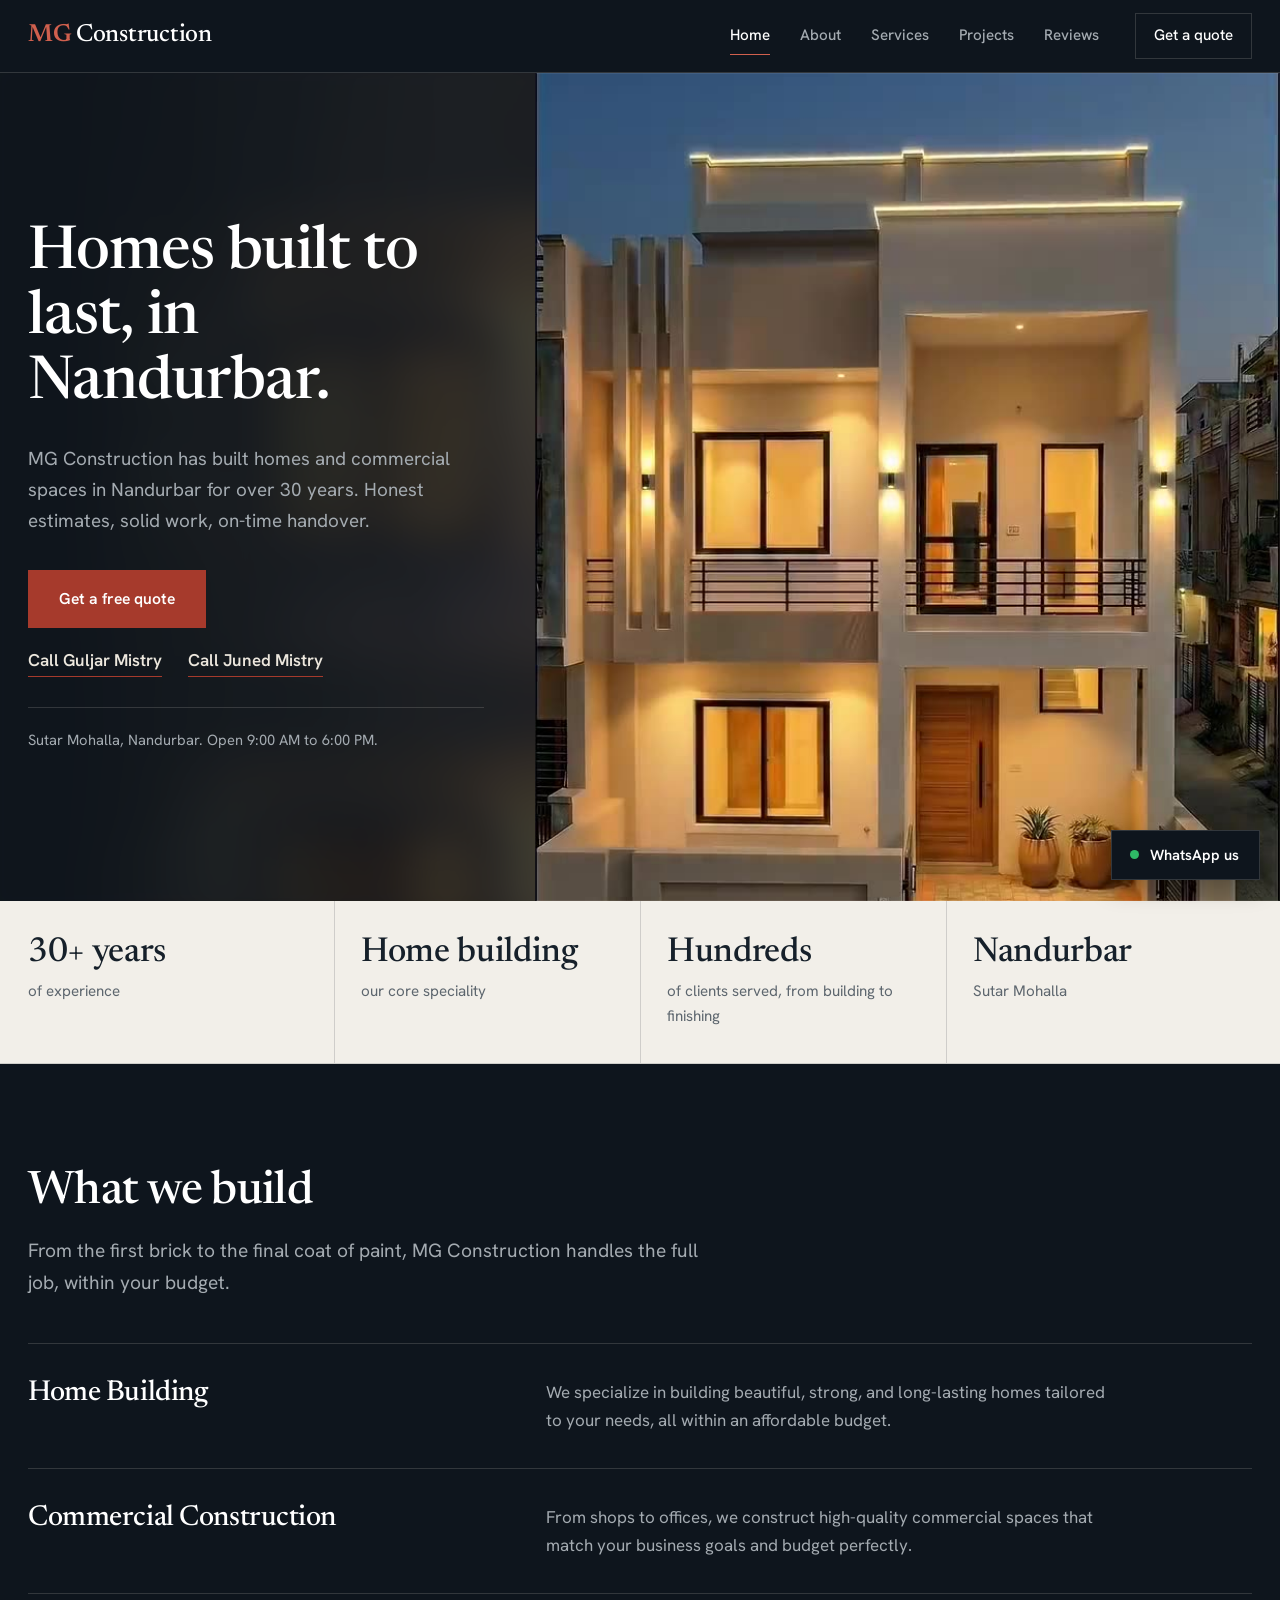
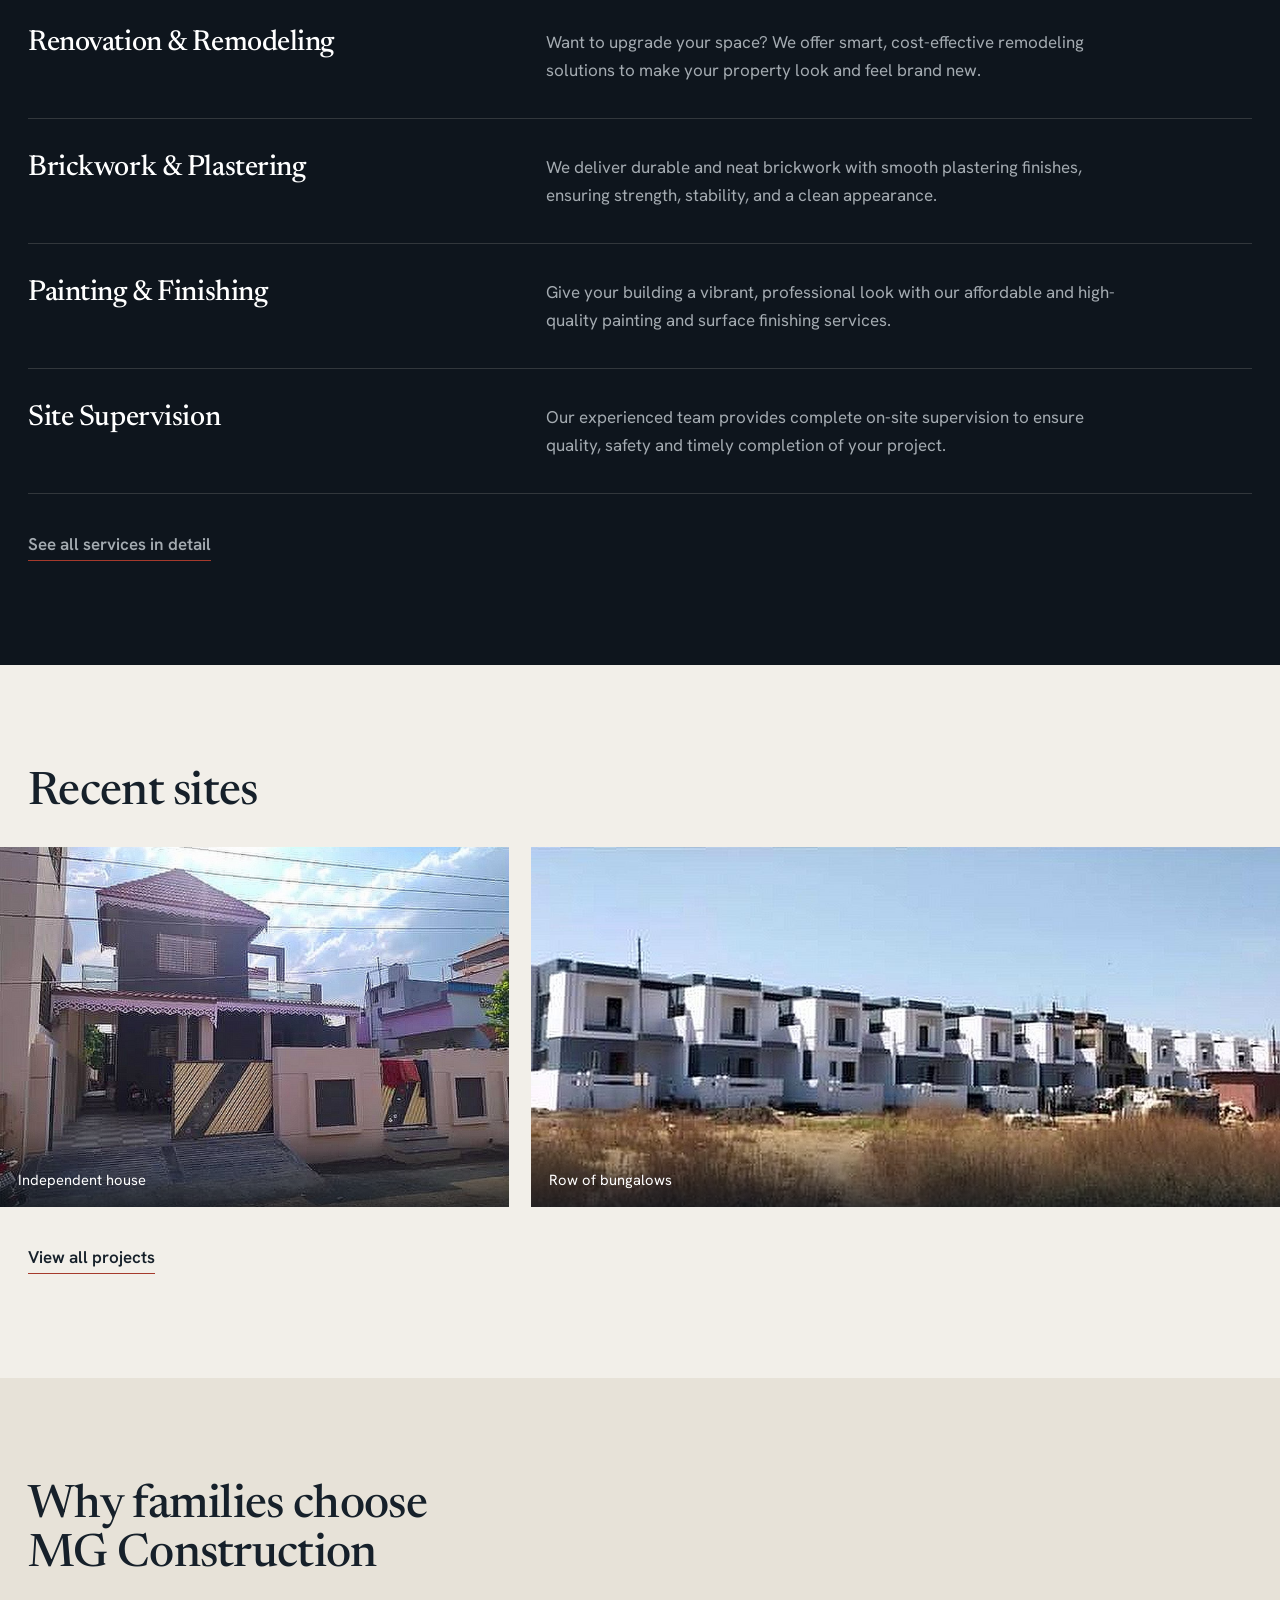
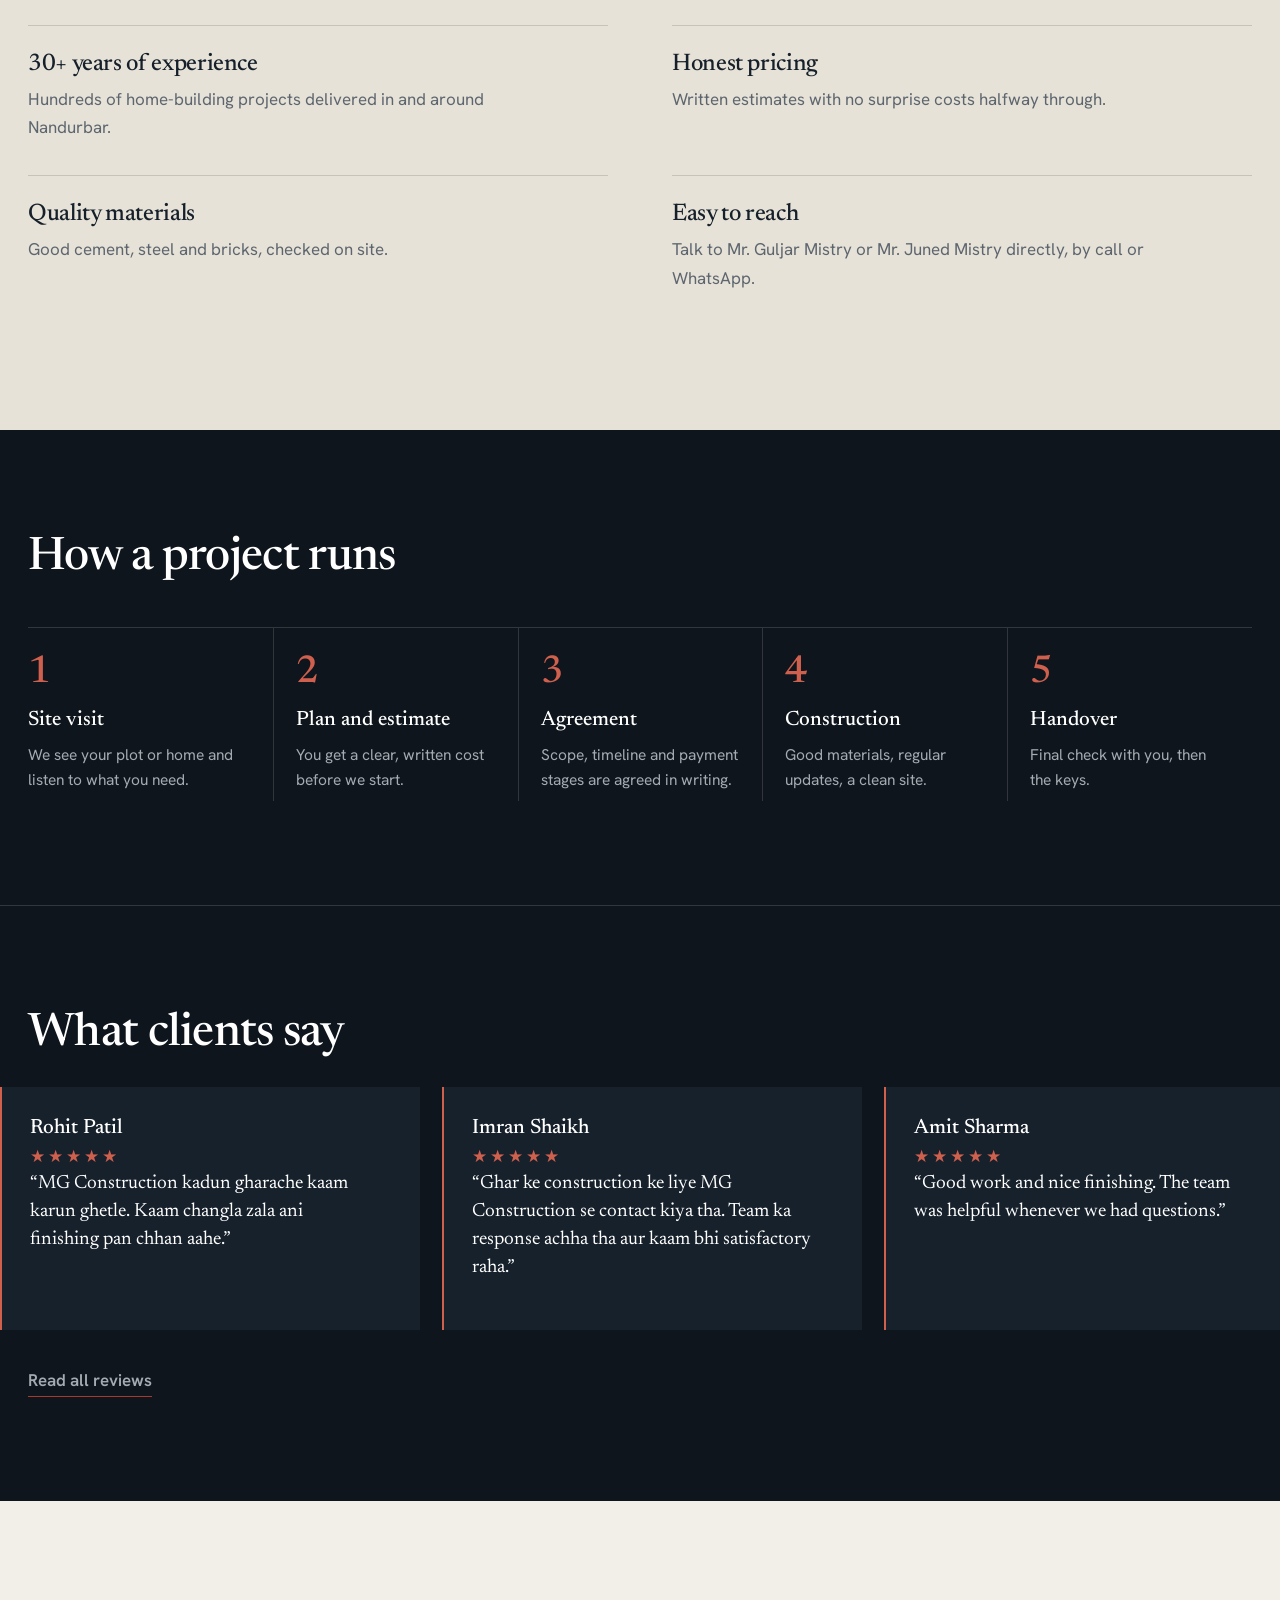
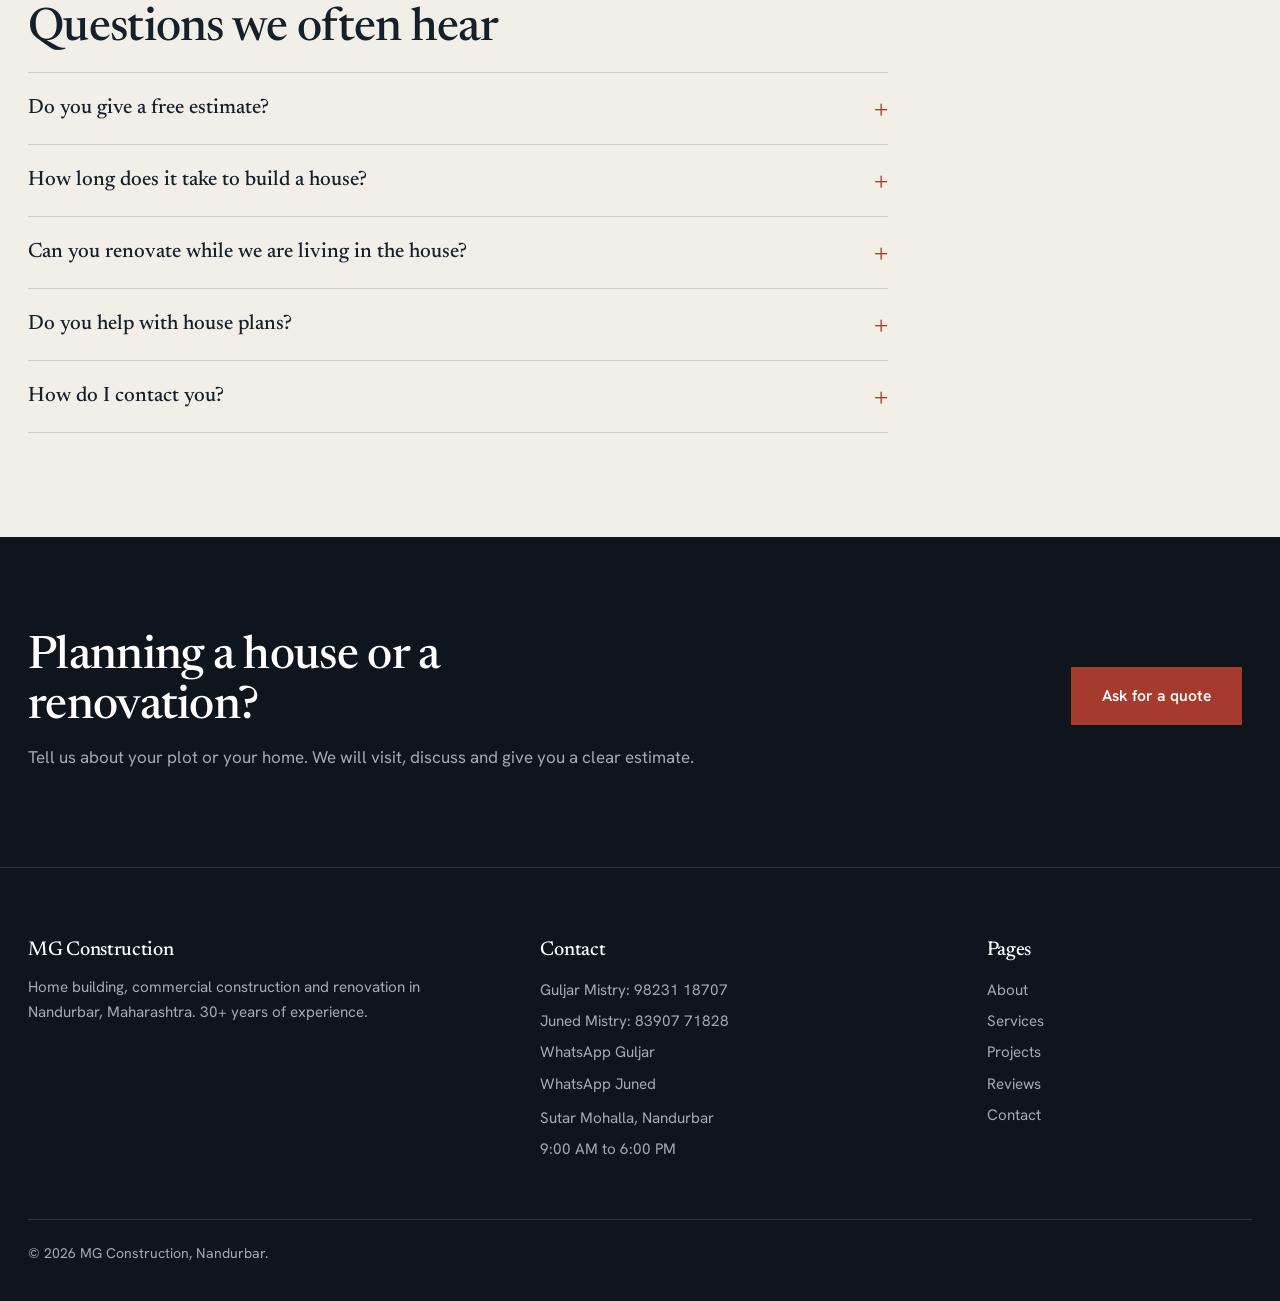
==== gm-constructions/index.html @ 04618531 "Add files via upload" ====
<!DOCTYPE html>
<html lang="en"><head><meta charset="utf-8"><meta name="viewport" content="width=device-width,initial-scale=1">
<title>Home | MG Construction, Nandurbar</title>
<meta name="description" content="MG Construction: home building, commercial construction, renovation and finishing in Nandurbar, Maharashtra. 30+ years of experience.">
<meta name="theme-color" content="#0e151d">
<link rel="preconnect" href="https://fonts.googleapis.com"><link rel="preconnect" href="https://fonts.gstatic.com" crossorigin>
<link href="https://fonts.googleapis.com/css2?family=Noto+Sans+Devanagari:wght@400;600&family=Hanken+Grotesk:wght@400;500;600&family=Newsreader:opsz,wght@6..72,400;6..72,500;6..72,600&display=swap" rel="stylesheet">
<link rel="preload" as="image" href="images/hero-poster.jpg">
<link rel="stylesheet" href="css/style.css"></head><body>
<header><div class="wrap"><a class="logo" href="./"><b>MG</b>Construction</a>
<input type="checkbox" id="t"><label class="burger" for="t" tabindex="0" aria-label="Menu">&#9776;</label>
<nav><a href="index.html" class="on">Home</a><a href="about.html">About</a><a href="services.html">Services</a><a href="projects.html">Projects</a><a href="reviews.html">Reviews</a><a href="contact.html" class="cta">Get a quote</a></nav></div></header>

<div class="hero home">
  <div class="copy">
    <h1>Homes built to last, in Nandurbar.</h1>
    <p class="sub">MG Construction has built homes and commercial spaces in Nandurbar for over 30 years. Honest estimates, solid work, on-time handover.</p>
    <div class="acts">
      <a class="btn" href="contact.html">Get a free quote</a>
      <div class="alt-calls"><a class="tl" href="tel:+919823118707">Call Guljar Mistry</a><a class="tl" href="tel:+918390771828">Call Juned Mistry</a></div>
      <p class="loc">Sutar Mohalla, Nandurbar. Open 9:00 AM to 6:00 PM.</p>
    </div>
  </div>
  <!-- Hero film: vertical 9:16 video. File: videos/hero.mp4 (poster: images/hero-poster.jpg) -->
  <div class="film" aria-hidden="true">
    <img src="images/hero-poster.jpg" alt="">
    <video id="film" autoplay muted loop playsinline preload="metadata" poster="images/hero-poster.jpg"><source src="videos/hero.mp4" type="video/mp4"></video>
  </div>
</div>

<div class="st"><div class="wrap g"><div><b>30+ years</b>of experience</div><div><b>Home building</b>our core speciality</div><div><b>Hundreds</b>of clients served, from building to finishing</div><div><b>Nandurbar</b>Sutar Mohalla</div></div></div>

<section class="dk"><div class="wrap">
  <h2>What we build</h2>
  <p class="lead">From the first brick to the final coat of paint, MG Construction handles the full job, within your budget.</p>
  <div class="svc">
    <div class="row"><h3>Home Building</h3><p>We specialize in building beautiful, strong, and long-lasting homes tailored to your needs, all within an affordable budget.</p></div>
    <div class="row"><h3>Commercial Construction</h3><p>From shops to offices, we construct high-quality commercial spaces that match your business goals and budget perfectly.</p></div>
    <div class="row"><h3>Renovation &amp; Remodeling</h3><p>Want to upgrade your space? We offer smart, cost-effective remodeling solutions to make your property look and feel brand new.</p></div>
    <div class="row"><h3>Brickwork &amp; Plastering</h3><p>We deliver durable and neat brickwork with smooth plastering finishes, ensuring strength, stability, and a clean appearance.</p></div>
    <div class="row"><h3>Painting &amp; Finishing</h3><p>Give your building a vibrant, professional look with our affordable and high-quality painting and surface finishing services.</p></div>
    <div class="row"><h3>Site Supervision</h3><p>Our experienced team provides complete on-site supervision to ensure quality, safety and timely completion of your project.</p></div>
  </div>
  <p style="margin-top:36px"><a class="tl" href="services.html">See all services in detail</a></p>
</div></section>

<section class="sites"><div class="wrap"><h2>Recent sites</h2></div><div class="mq"><div class="tk"><figure><img src="images/site1.jpg" alt="Independent house" width="1400" height="990"><figcaption>Independent house</figcaption></figure><figure><img src="images/site2.jpg" alt="Row of bungalows" width="1400" height="618"><figcaption>Row of bungalows</figcaption></figure><figure><img src="images/site3.jpg" alt="Two-storey house" width="783" height="1400"><figcaption>Two-storey house</figcaption></figure><figure><img src="images/site4.jpg" alt="Modern house" width="1400" height="1120"><figcaption>Modern house</figcaption></figure><figure><img src="images/site5.jpg" alt="Apartment building" width="1400" height="1177"><figcaption>Apartment building</figcaption></figure><figure><img src="images/site6.jpg" alt="Apartment with balconies" width="1400" height="1287"><figcaption>Apartment with balconies</figcaption></figure><figure><img src="images/site7.jpg" alt="Corner building" width="1400" height="1167"><figcaption>Corner building</figcaption></figure><figure><img src="images/about.jpg" alt="Our work on site" width="1400" height="987"><figcaption>Our work on site</figcaption></figure></div></div><div class="wrap"><p style="margin-top:32px"><a class="tl" href="projects.html">View all projects</a></p></div></section>

<section class="alt"><div class="wrap">
  <h2>Why families choose MG Construction</h2>
  <div class="reasons">
    <div><h3>30+ years of experience</h3><p>Hundreds of home-building projects delivered in and around Nandurbar.</p></div>
    <div><h3>Honest pricing</h3><p>Written estimates with no surprise costs halfway through.</p></div>
    <div><h3>Quality materials</h3><p>Good cement, steel and bricks, checked on site.</p></div>
    <div><h3>Easy to reach</h3><p>Talk to Mr. Guljar Mistry or Mr. Juned Mistry directly, by call or WhatsApp.</p></div>
  </div>
</div></section>

<section class="dk"><div class="wrap">
  <h2>How a project runs</h2>
  <ol class="s"><li><b>Site visit</b>We see your plot or home and listen to what you need.</li><li><b>Plan and estimate</b>You get a clear, written cost before we start.</li><li><b>Agreement</b>Scope, timeline and payment stages are agreed in writing.</li><li><b>Construction</b>Good materials, regular updates, a clean site.</li><li><b>Handover</b>Final check with you, then the keys.</li></ol>
</div></section>

<!-- Client reviews. To add another, copy one card and change the name and text. -->
<section class="dk" style="border-top:1px solid var(--line-dk)"><div class="wrap"><h2>What clients say</h2></div><div class="mq"><div class="tk"><div class="q"><b class="nm">Rohit Patil</b><div class="stars" aria-label="5 stars">&#9733;&#9733;&#9733;&#9733;&#9733;</div><p>&ldquo;MG Construction kadun gharache kaam karun ghetle. Kaam changla zala ani finishing pan chhan aahe.&rdquo;</p></div><div class="q"><b class="nm">Imran Shaikh</b><div class="stars" aria-label="5 stars">&#9733;&#9733;&#9733;&#9733;&#9733;</div><p>&ldquo;Ghar ke construction ke liye MG Construction se contact kiya tha. Team ka response achha tha aur kaam bhi satisfactory raha.&rdquo;</p></div><div class="q"><b class="nm">Amit Sharma</b><div class="stars" aria-label="5 stars">&#9733;&#9733;&#9733;&#9733;&#9733;</div><p>&ldquo;Good work and nice finishing. The team was helpful whenever we had questions.&rdquo;</p></div><div class="q"><b class="nm">Sneha Patil</b><div class="stars" aria-label="5 stars">&#9733;&#9733;&#9733;&#9733;&#9733;</div><p>&ldquo;Amcha ghar bandhnyacha experience changla hota. Team sobat coordination pan changla hota.&rdquo;</p></div><div class="q"><b class="nm">Mohammed Khan</b><div class="stars" aria-label="5 stars">&#9733;&#9733;&#9733;&#9733;&#9733;</div><p>&ldquo;Overall achha experience raha. Construction ke kaam mein team ne support kiya aur hamari baat suni.&rdquo;</p></div><div class="q"><b class="nm">Sagar Chaudhari</b><div class="stars" aria-label="5 stars">&#9733;&#9733;&#9733;&#9733;&#9733;</div><p>&ldquo;Kaam neat zala aahe. Team cha response changla hota. Thank you MG Construction.&rdquo;</p></div><div class="q"><b class="nm">Priya Shah</b><div class="stars" aria-label="5 stars">&#9733;&#9733;&#9733;&#9733;&#9733;</div><p>&ldquo;Very good experience with the team. They understood our requirements and helped us during the work.&rdquo;</p></div><div class="q"><b class="nm">Arif Memon</b><div class="stars" aria-label="5 stars">&#9733;&#9733;&#9733;&#9733;&#9733;</div><p>&ldquo;MG Construction ke saath kaam karke achha laga. Team cooperative hai aur finishing bhi achhi thi.&rdquo;</p></div><div class="q"><b class="nm">Akash Deshmukh</b><div class="stars" aria-label="5 stars">&#9733;&#9733;&#9733;&#9733;&#9733;</div><p>&ldquo;Gharachya kaamabaddal changla experience hota. Team ne amchya requirements pramane kaam karnyacha prayatna kela.&rdquo;</p></div><div class="q"><b class="nm">Rahul Jain</b><div class="stars" aria-label="5 stars">&#9733;&#9733;&#9733;&#9733;&#9733;</div><p>&ldquo;Good overall service. Communication was easy and the team was supportive throughout the construction work.&rdquo;</p></div></div></div><div class="wrap"><p style="margin-top:32px"><a class="tl" href="reviews.html">Read all reviews</a></p></div></section>

<section><div class="wrap faq"><h2>Questions we often hear</h2>
<details><summary>Do you give a free estimate?</summary><p>Yes. We visit the site, understand your needs and give you a written estimate.</p></details>
<details><summary>How long does it take to build a house?</summary><p>It depends on size and design. We give a timeline in the agreement before work starts.</p></details>
<details><summary>Can you renovate while we are living in the house?</summary><p>For smaller jobs, often yes. We plan the work with you during the site visit.</p></details>
<details><summary>Do you help with house plans?</summary><p>We work with your architect or engineer, and can suggest one if you need.</p></details>
<details><summary>How do I contact you?</summary><p>Call or WhatsApp Mr. Guljar Mistry on 98231 18707 or Mr. Juned Mistry on 83907 71828, between 9:00 AM and 6:00 PM.</p></details></div></section>

<section class="band"><div class="wrap"><div><h2>Planning a house or a renovation?</h2><p>Tell us about your plot or your home. We will visit, discuss and give you a clear estimate.</p></div><a class="btn" href="contact.html">Ask for a quote</a></div></section>

<footer><div class="wrap g"><div><h3>MG Construction</h3><p>Home building, commercial construction and renovation in Nandurbar, Maharashtra. 30+ years of experience.</p></div><div><h3>Contact</h3><a href="tel:+919823118707">Guljar Mistry: 98231 18707</a><a href="tel:+918390771828">Juned Mistry: 83907 71828</a><a href="https://wa.me/919823118707" target="_blank" rel="noopener">WhatsApp Guljar</a><a href="https://wa.me/918390771828" target="_blank" rel="noopener">WhatsApp Juned</a><p>Sutar Mohalla, Nandurbar</p><p>9:00 AM to 6:00 PM</p></div><div><h3>Pages</h3><a href="about.html">About</a><a href="services.html">Services</a><a href="projects.html">Projects</a><a href="reviews.html">Reviews</a><a href="contact.html">Contact</a></div></div><div class="wrap"><p class="legal">&copy; 2026 MG Construction, Nandurbar.</p></div></footer>
<a class="wa" href="https://wa.me/919823118707" target="_blank" rel="noopener">WhatsApp us</a>
<script>
// Respect reduced-motion and data-saver: keep the still poster instead of playing the film.
(function(){var v=document.getElementById('film');if(!v)return;
var still=window.matchMedia('(prefers-reduced-motion: reduce)').matches||(navigator.connection&&navigator.connection.saveData);
if(still){v.removeAttribute('autoplay');v.pause();v.style.display='none';}
else{v.addEventListener('playing',function(){v.previousElementSibling.style.visibility='hidden'});var p=v.play();if(p&&p.catch)p.catch(function(){});}})();
</script>
<script src="js/site.js" defer></script>
</body></html>
---- gm-constructions/css/style.css ----
/* MG Construction, Nandurbar. Premium rebuild.
   Palette: night navy, bone, restrained brick. Type: Newsreader (display) + Hanken Grotesk (text). */
:root{
  --night:#0e151d;--slate:#17212c;--slate2:#1f2b38;
  --bone:#ece7dd;--paper:#f2efe9;--paper2:#e7e2d8;
  --brick:#a63a2c;--brick-deep:#8a2f23;--brick-lit:#d0604e;
  --ink:#16202a;--muted:#5d666e;--muted-dk:#a4abb1;
  --line:rgba(22,32,42,.16);--line-dk:rgba(236,231,221,.16);
  --serif:"Newsreader","Iowan Old Style",Georgia,serif;
  --sans:"Hanken Grotesk","Segoe UI",Arial,sans-serif;
  --hh:72px;--max:1360px;
}
*{box-sizing:border-box;margin:0}
html{scroll-behavior:smooth}
body{font:17px/1.65 var(--sans);color:var(--ink);background:var(--paper);-webkit-font-smoothing:antialiased}
h1,h2,h3,.logo{font-family:var(--serif);font-weight:500;line-height:1.08;letter-spacing:-.015em}
h1{font-size:clamp(2.7rem,5.4vw,5rem)}
h2{font-size:clamp(2rem,3.6vw,3.1rem);margin-bottom:1.1rem;max-width:18ch}
h3{font-size:1.5rem;margin-bottom:.45rem}
p+p{margin-top:1rem}
a{color:inherit}
img{max-width:100%}
.wrap{max-width:var(--max);margin:auto;padding:0 28px}
section{padding:104px 0}
.alt{background:var(--paper2)}
.dk{background:var(--night);color:var(--bone)}
.dk h2,.dk h3{color:#fff}
.dk p{color:var(--muted-dk)}
.lead{font-size:1.2rem;max-width:36em;color:var(--muted)}
.dk .lead{color:var(--muted-dk)}

/* header */
header{background:var(--night);color:var(--bone);position:sticky;top:0;z-index:20;border-bottom:1px solid var(--line-dk)}
header .wrap{display:flex;align-items:center;justify-content:space-between;min-height:var(--hh)}
.logo{font-size:1.55rem;text-decoration:none;color:#fff;letter-spacing:-.01em}
.logo b{font-weight:600;color:var(--brick-lit);margin-right:.18em}
nav{display:flex;align-items:center;gap:30px}
nav a{text-decoration:none;font-size:.95rem;font-weight:500;color:var(--muted-dk);padding:6px 0;border-bottom:1px solid transparent;transition:color .2s,border-color .2s}
nav a:hover,nav a.on{color:#fff;border-bottom-color:var(--brick-lit)}
nav a.cta{color:#fff;border:1px solid var(--line-dk);padding:9px 18px;margin-left:6px}
nav a.cta:hover{background:var(--brick);border-color:var(--brick)}
#t,.burger{display:none}

/* buttons */
.btn{display:inline-block;background:var(--brick);color:#fff;padding:15px 30px;font-weight:600;font-size:.98rem;text-decoration:none;border:1px solid var(--brick);margin:0 10px 12px 0;transition:background .2s,border-color .2s,color .2s}
.btn:hover{background:var(--brick-deep);border-color:var(--brick-deep)}
.btn.o{background:none;border-color:currentColor}
.btn.o:hover{background:var(--ink);border-color:var(--ink);color:#fff}
.dk .btn.o:hover,.hero .btn.o:hover{background:var(--bone);border-color:var(--bone);color:var(--night)}
.tl{display:inline-block;font-weight:600;text-decoration:none;border-bottom:1px solid var(--brick);padding-bottom:2px;transition:color .2s}
.tl:hover{color:var(--brick)}
.dk .tl:hover{color:var(--brick-lit)}

/* home hero: a 9:16 film sits in its own portrait frame so nothing is cropped */
.hero{background:var(--night);color:var(--bone)}
.hero.home{--vh:clamp(580px,calc(100svh - var(--hh)),840px);height:var(--vh);display:grid;grid-template-columns:1fr calc(var(--vh)*.9);overflow:hidden;position:relative;isolation:isolate}
.hero.home::before{content:"";position:absolute;inset:-40px;z-index:-1;background:linear-gradient(90deg,var(--night) 8%,rgba(14,21,29,.72) 55%,rgba(14,21,29,.5)),url(../images/hero-poster.jpg) center/cover;filter:blur(22px) saturate(.9)}
.hero.home .copy{align-self:center;padding:0 clamp(28px,4vw,72px) 0 max(28px,calc((100vw - var(--max))/2 + 28px))}
.hero.home h1{color:#fff;max-width:13ch;font-size:clamp(2.6rem,4.7vw,4.5rem)}
.hero.home .sub{max-width:34em;margin:26px 0 34px;font-size:1.18rem;color:var(--muted-dk)}
.hero .loc{margin-top:30px;padding-top:20px;border-top:1px solid var(--line-dk);font-size:.92rem;color:var(--muted-dk);max-width:31em}
.hero .alt-calls{display:flex;flex-wrap:wrap;gap:6px 26px;margin-top:6px}
.film{position:relative;background:var(--slate);overflow:hidden}
.film video,.film img{position:absolute;inset:0;width:100%;height:100%;object-fit:cover;object-position:50% 42%;display:block}
.film::after{content:"";position:absolute;inset:0;box-shadow:inset 0 0 0 1px rgba(236,231,221,.08);pointer-events:none}
/* one orchestrated moment: page-load reveal of the hero */
@media(prefers-reduced-motion:no-preference){
  .hero.home h1{animation:rise 1s cubic-bezier(.2,.7,.2,1) both}
  .hero.home .sub{animation:rise 1s .18s cubic-bezier(.2,.7,.2,1) both}
  .hero.home .acts{animation:rise 1s .32s cubic-bezier(.2,.7,.2,1) both}
  .film{animation:wipe 1.5s cubic-bezier(.65,0,.2,1) both}
}
@keyframes rise{from{opacity:0;transform:translateY(22px)}to{opacity:1;transform:none}}
@keyframes wipe{from{clip-path:inset(0 0 100% 0)}to{clip-path:inset(0)}}

/* inner page hero */
.hero.s{padding:84px 0 72px;border-bottom:1px solid var(--line-dk)}
.hero.s h1{font-size:clamp(2.4rem,4.6vw,4rem);color:#fff}

/* facts */
.st{background:var(--paper);border-bottom:1px solid var(--line);padding:0}
.st .g{display:grid;grid-template-columns:repeat(4,1fr);gap:0}
.st .g>div{padding:34px 28px 34px 0;font-size:.95rem;color:var(--muted);border-left:1px solid var(--line);padding-left:26px}
.st .g>div:first-child{border-left:0;padding-left:0}
.st b{display:block;font:500 2.15rem/1.1 var(--serif);color:var(--ink);margin-bottom:6px;letter-spacing:-.01em}

.g{display:grid;gap:28px;grid-template-columns:repeat(auto-fit,minmax(250px,1fr))}
.two{display:grid;gap:72px;grid-template-columns:repeat(auto-fit,minmax(320px,1fr));align-items:center}
.two figure img{width:100%;aspect-ratio:4/3;object-fit:cover;display:block}
figure figcaption{padding:10px 0 0;color:var(--muted);font-size:.9rem}

/* services as an editorial list */
.svc{border-top:1px solid var(--line-dk);margin-top:44px}
.svc .row{display:grid;grid-template-columns:minmax(240px,1fr) 1.5fr;gap:48px;padding:34px 0;border-bottom:1px solid var(--line-dk);transition:padding-left .35s ease,background .35s ease}
.svc .row:hover{padding-left:18px;background:linear-gradient(90deg,rgba(166,58,44,.14),transparent 60%)}
.svc h3{margin:0;font-size:1.8rem}
.svc p{max-width:34em}

/* cards on inner pages */
.c{background:#fff;padding:32px;border:1px solid var(--line);border-top:3px solid var(--brick)}
.c ul{padding-left:1.1rem;margin-top:.8rem;color:var(--muted)}
.c p{color:var(--muted)}
.ic{display:none}

/* selected work */
.work{display:grid;grid-template-columns:repeat(6,1fr);gap:16px;margin-top:44px}
.work figure{position:relative;overflow:hidden;margin:0;background:var(--slate)}
.work img{width:100%;height:100%;object-fit:cover;display:block;transition:transform .8s ease}
.work figure:hover img{transform:scale(1.035)}
.work figcaption{position:absolute;left:0;right:0;bottom:0;padding:44px 20px 16px;color:#fff;font-size:.92rem;background:linear-gradient(transparent,rgba(14,21,29,.78))}
.work .a{grid-column:span 4;aspect-ratio:3/2}
.work .b{grid-column:span 2;grid-row:span 2}
.work .c1,.work .d{grid-column:span 2;aspect-ratio:1/1}

/* reasons */
.reasons{display:grid;grid-template-columns:repeat(2,1fr);gap:0 64px;margin-top:44px}
.reasons div{border-top:1px solid var(--line);padding:26px 0 34px}
.reasons p{color:var(--muted);max-width:30em}

/* process: a true sequence, so it is numbered */
ol.s{list-style:none;counter-reset:s;display:grid;gap:0;grid-template-columns:repeat(5,1fr);padding:0;margin-top:44px;border-top:1px solid var(--line-dk)}
ol.s li{counter-increment:s;padding:26px 24px 8px 0;font-size:.97rem;color:var(--muted-dk)}
ol.s li+li{padding-left:22px;border-left:1px solid var(--line-dk)}
ol.s li:before{content:counter(s);display:block;font:500 2.4rem/1 var(--serif);color:var(--brick-lit);margin-bottom:16px}
ol.s b{display:block;font:500 1.3rem/1.2 var(--serif);color:#fff;margin-bottom:8px}
.alt ol.s{border-color:var(--line)}.alt ol.s li{color:var(--muted)}.alt ol.s li+li{border-color:var(--line)}.alt ol.s b{color:var(--ink)}.alt ol.s li:before{color:var(--brick)}

/* faq */
details{border-top:1px solid var(--line);padding:22px 0}
details:last-of-type{border-bottom:1px solid var(--line)}
summary{font:500 1.3rem/1.3 var(--serif);cursor:pointer;list-style:none;display:flex;justify-content:space-between;gap:20px}
summary::-webkit-details-marker{display:none}
summary::after{content:"+";font:300 1.6rem/1 var(--sans);color:var(--brick);transition:transform .25s}
details[open] summary::after{transform:rotate(45deg)}
details p{margin-top:12px;color:var(--muted);max-width:42em}
.faq details{max-width:860px}

/* testimonials + reviews */
.q{border-left:2px solid var(--brick-lit);padding-left:22px}.q p{font:400 1.35rem/1.45 var(--serif);color:#fff}.q small{display:block;margin-top:10px;color:var(--muted-dk)}
.stars{color:var(--brick);letter-spacing:3px;margin-bottom:8px}
.c.r small{color:var(--muted)}

/* galleries */
.gal{columns:3 280px;column-gap:20px}
.gal figure{break-inside:avoid;margin:0 0 20px}
.gal img{width:100%;height:auto;display:block}

/* forms */
form label{font-weight:600;font-size:.95rem}
input,textarea,select{width:100%;padding:14px;margin:6px 0 20px;border:1px solid var(--line);border-bottom:2px solid var(--ink);font:inherit;background:#fff;border-radius:0}
iframe{width:100%;height:320px;border:0;margin-top:24px;filter:grayscale(.35)}

/* closing band */
.band{background:var(--night);color:#fff;padding:96px 0}
.band .wrap{display:flex;flex-wrap:wrap;gap:28px 64px;align-items:center;justify-content:space-between}
.band h2{margin:0;max-width:16ch;color:#fff}
.band p{color:var(--muted-dk);margin-top:10px}
.band .btn{background:var(--brick);color:#fff;border-color:var(--brick)}
.band .btn:hover{background:var(--brick-deep);border-color:var(--brick-deep)}

footer{background:var(--night);color:var(--muted-dk);padding:72px 0 36px;font-size:.95rem;border-top:1px solid var(--line-dk)}
footer .g{grid-template-columns:1.4fr 1.2fr .8fr;gap:48px}
footer h3{color:#fff;font-size:1.25rem;margin-bottom:14px}
footer a{display:block;text-decoration:none;padding:3px 0;transition:color .2s}
footer a:hover{color:#fff}
footer p{margin-top:.4rem}
footer .legal{margin-top:56px;padding-top:22px;border-top:1px solid var(--line-dk);font-size:.88rem}

.wa{position:fixed;right:20px;bottom:20px;background:var(--night);color:#fff;padding:12px 20px 12px 38px;font-weight:600;font-size:.92rem;text-decoration:none;z-index:15;border:1px solid var(--line-dk);box-shadow:0 8px 24px rgba(0,0,0,.28);transition:background .2s}
.wa::before{content:"";position:absolute;left:18px;top:50%;width:9px;height:9px;margin-top:-4.5px;border-radius:50%;background:#2fb866}
.wa:hover{background:var(--slate2)}

a:focus-visible,input:focus-visible,textarea:focus-visible,select:focus-visible,summary:focus-visible,label:focus-visible{outline:2px solid var(--brick-lit);outline-offset:3px}
.brick{display:none}

/* tablet + mobile */
@media(max-width:1000px){
  ol.s{grid-template-columns:repeat(2,1fr)}
  ol.s li:nth-child(odd){border-left:0;padding-left:0}
  ol.s li{padding-bottom:28px}
  .st .g{grid-template-columns:repeat(2,1fr)}
  .st .g>div:nth-child(3){border-left:0;padding-left:0}
  .st .g>div:nth-child(n+3){border-top:1px solid var(--line)}
  footer .g{grid-template-columns:1fr 1fr}
}
@media(max-width:860px){
  :root{--hh:64px}
  section{padding:72px 0}
  .burger{display:block;cursor:pointer;color:#fff;font-size:1.7rem;line-height:1}
  nav{display:none;position:absolute;top:var(--hh);left:0;right:0;background:var(--night);padding:8px 28px 24px;flex-direction:column;align-items:stretch;gap:0;border-bottom:1px solid var(--line-dk)}
  nav a{padding:14px 0;border-bottom:1px solid var(--line-dk);font-size:1.05rem}
  nav a.cta{margin:16px 0 0;text-align:center;background:var(--brick);border-color:var(--brick)}
  #t:checked~nav{display:flex}
  /* mobile: the portrait film becomes the full-screen backdrop, text sits on its lower half */
  .hero.home{display:block;height:calc(100svh - var(--hh));min-height:600px}
  .hero.home .film{position:absolute;inset:0}
  .hero.home .film::before{content:"";position:absolute;inset:0;z-index:1;background:linear-gradient(180deg,rgba(14,21,29,.35) 0%,rgba(14,21,29,.55) 38%,rgba(14,21,29,.94) 100%)}
  .hero.home .copy{position:absolute;z-index:2;left:0;right:0;bottom:0;padding:0 24px 84px}
  .hero.home h1{font-size:clamp(2.5rem,11vw,3.4rem);max-width:12ch}
  .hero.home .sub{margin:16px 0 24px;font-size:1.05rem;color:#d4d8db}
  .hero .loc{display:none}
  .svc .row{grid-template-columns:1fr;gap:10px;padding:28px 0}
  .svc .row:hover{padding-left:0}
  .work{grid-template-columns:1fr 1fr;gap:10px}
  .work .a{grid-column:span 2}.work .b{grid-column:span 1;grid-row:span 1;aspect-ratio:3/4}
  .work .c1,.work .d{grid-column:span 1;aspect-ratio:3/4}
  .reasons{grid-template-columns:1fr}
  .two{gap:40px}
  .band{padding:72px 0}
}
@media(max-width:560px){
  .wrap{padding:0 20px}
  ol.s{grid-template-columns:1fr}
  ol.s li,ol.s li+li{border-left:0;padding-left:0;border-top:1px solid var(--line-dk)}
  ol.s li:first-child{border-top:0}
  .alt ol.s li+li{border-top-color:var(--line)}
  footer .g{grid-template-columns:1fr}
  .btn{display:block;text-align:center;margin-right:0}
  .hero .alt-calls{margin-top:2px}
}
@media(prefers-reduced-motion:reduce){html{scroll-behavior:auto}*{transition:none!important}}

/* sliding galleries (right to left) */
.mq{overflow:hidden;padding:10px 0 4px}
.mq .tk{display:flex;width:max-content;animation:sl 70s linear infinite}
.mq:hover .tk,.mq:focus-within .tk{animation-play-state:paused}
@keyframes sl{to{transform:translateX(-50%)}}
.mq .tk>*,.mq .tk>div>*{flex:0 0 auto;margin:0 22px 0 0}
.mq figure{position:relative;overflow:hidden;background:var(--slate)}
.mq figure img{height:360px;width:auto;display:block;transition:transform .8s ease}
.mq figure:hover img{transform:scale(1.03)}
.mq figcaption{position:absolute;left:0;right:0;bottom:0;padding:40px 18px 14px;color:#fff;font-size:.92rem;background:linear-gradient(transparent,rgba(14,21,29,.78))}
.mq .c.r{width:min(380px,82vw)}
.mq .q{width:min(420px,82vw);background:var(--slate);padding:30px 28px;border-left:2px solid var(--brick-lit)}
.mq .q p{font-size:1.2rem}
@media(max-width:560px){.mq figure img{height:260px}}
@media(prefers-reduced-motion:reduce){.mq{overflow-x:auto}.mq .tk{animation:none}}

.nm{display:block;font:500 1.3rem/1.2 var(--serif);margin-bottom:6px}
.q .nm{color:#fff}.q .stars{color:var(--brick-lit);margin-bottom:12px}
.c.r .stars{margin-bottom:12px}
.mapcard{display:block;margin-top:24px;padding:30px;background:var(--night);color:#fff;text-decoration:none;border-left:3px solid var(--brick-lit);transition:background .2s}
.mapcard b{display:block;font:500 1.4rem/1.2 var(--serif)}
.mapcard span{display:inline-block;margin-top:10px;color:var(--muted-dk);border-bottom:1px solid var(--brick)}
.mapcard:hover{background:var(--slate2)}
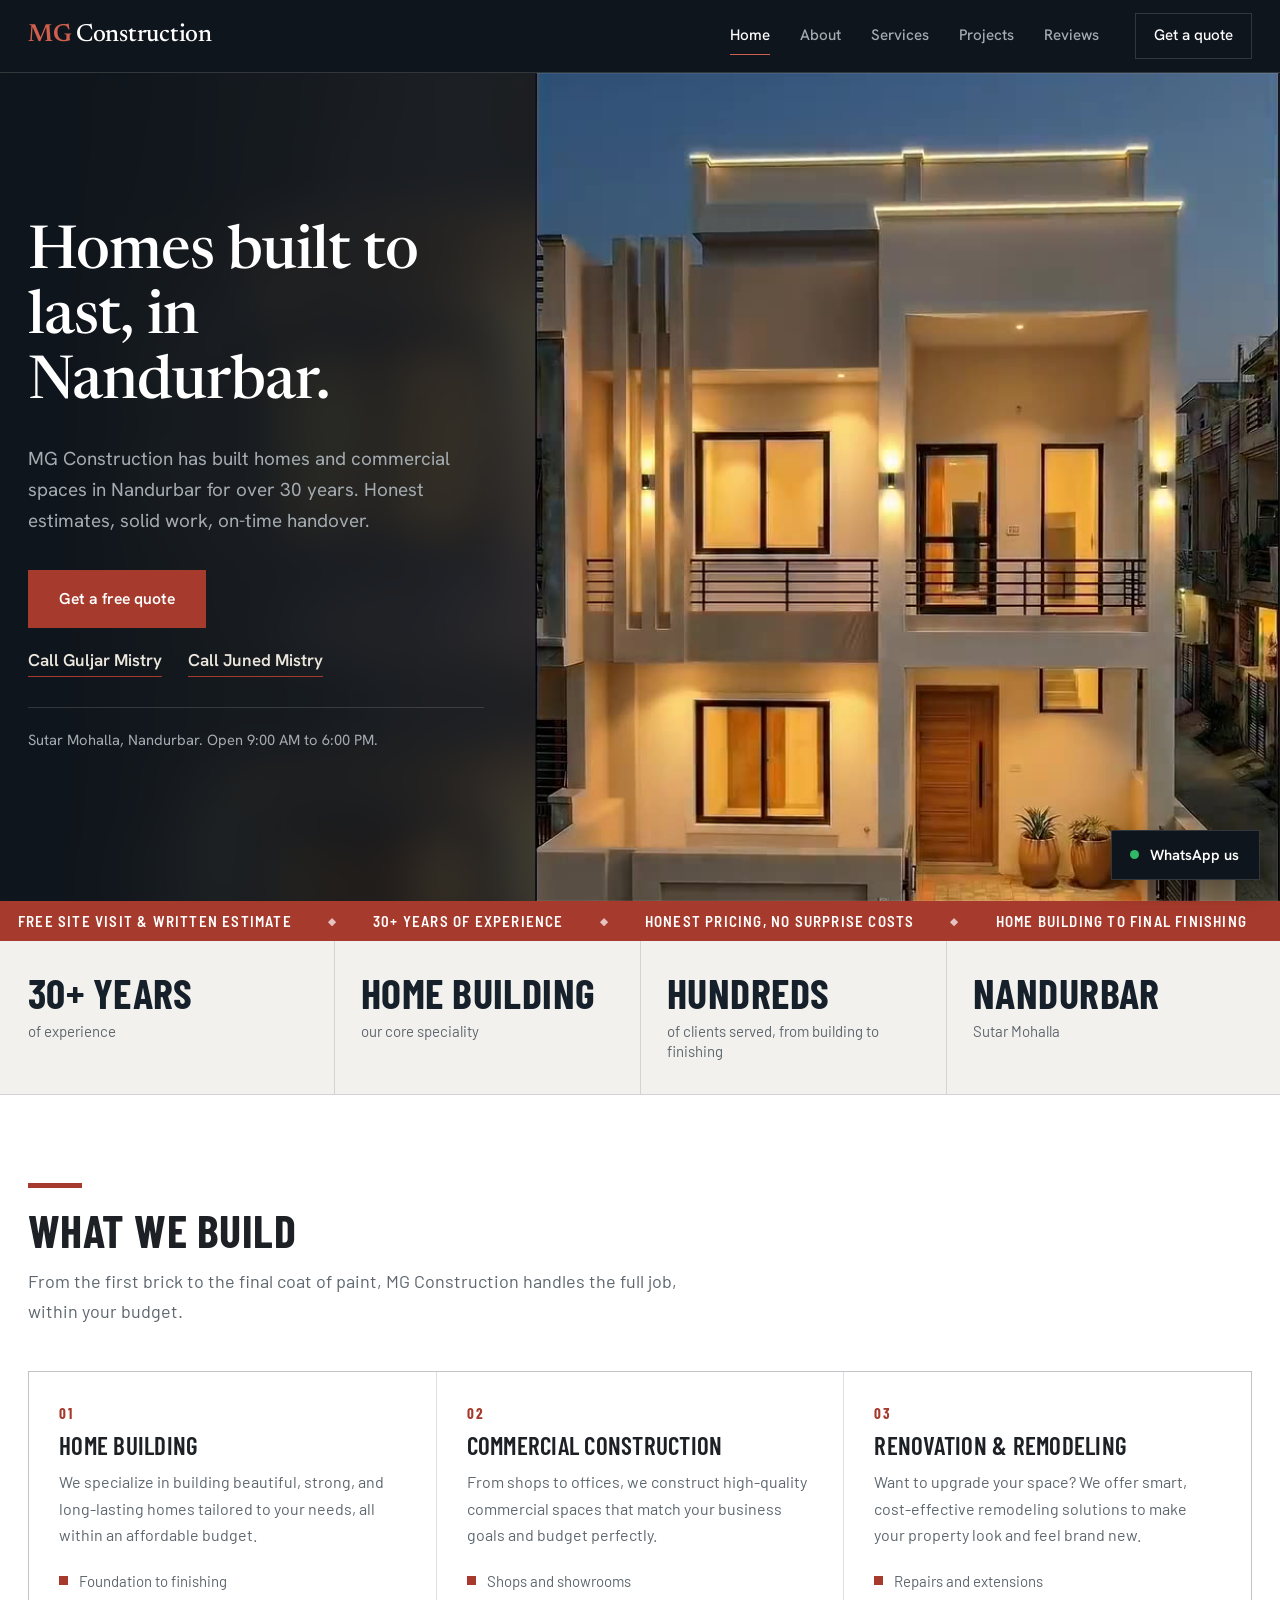
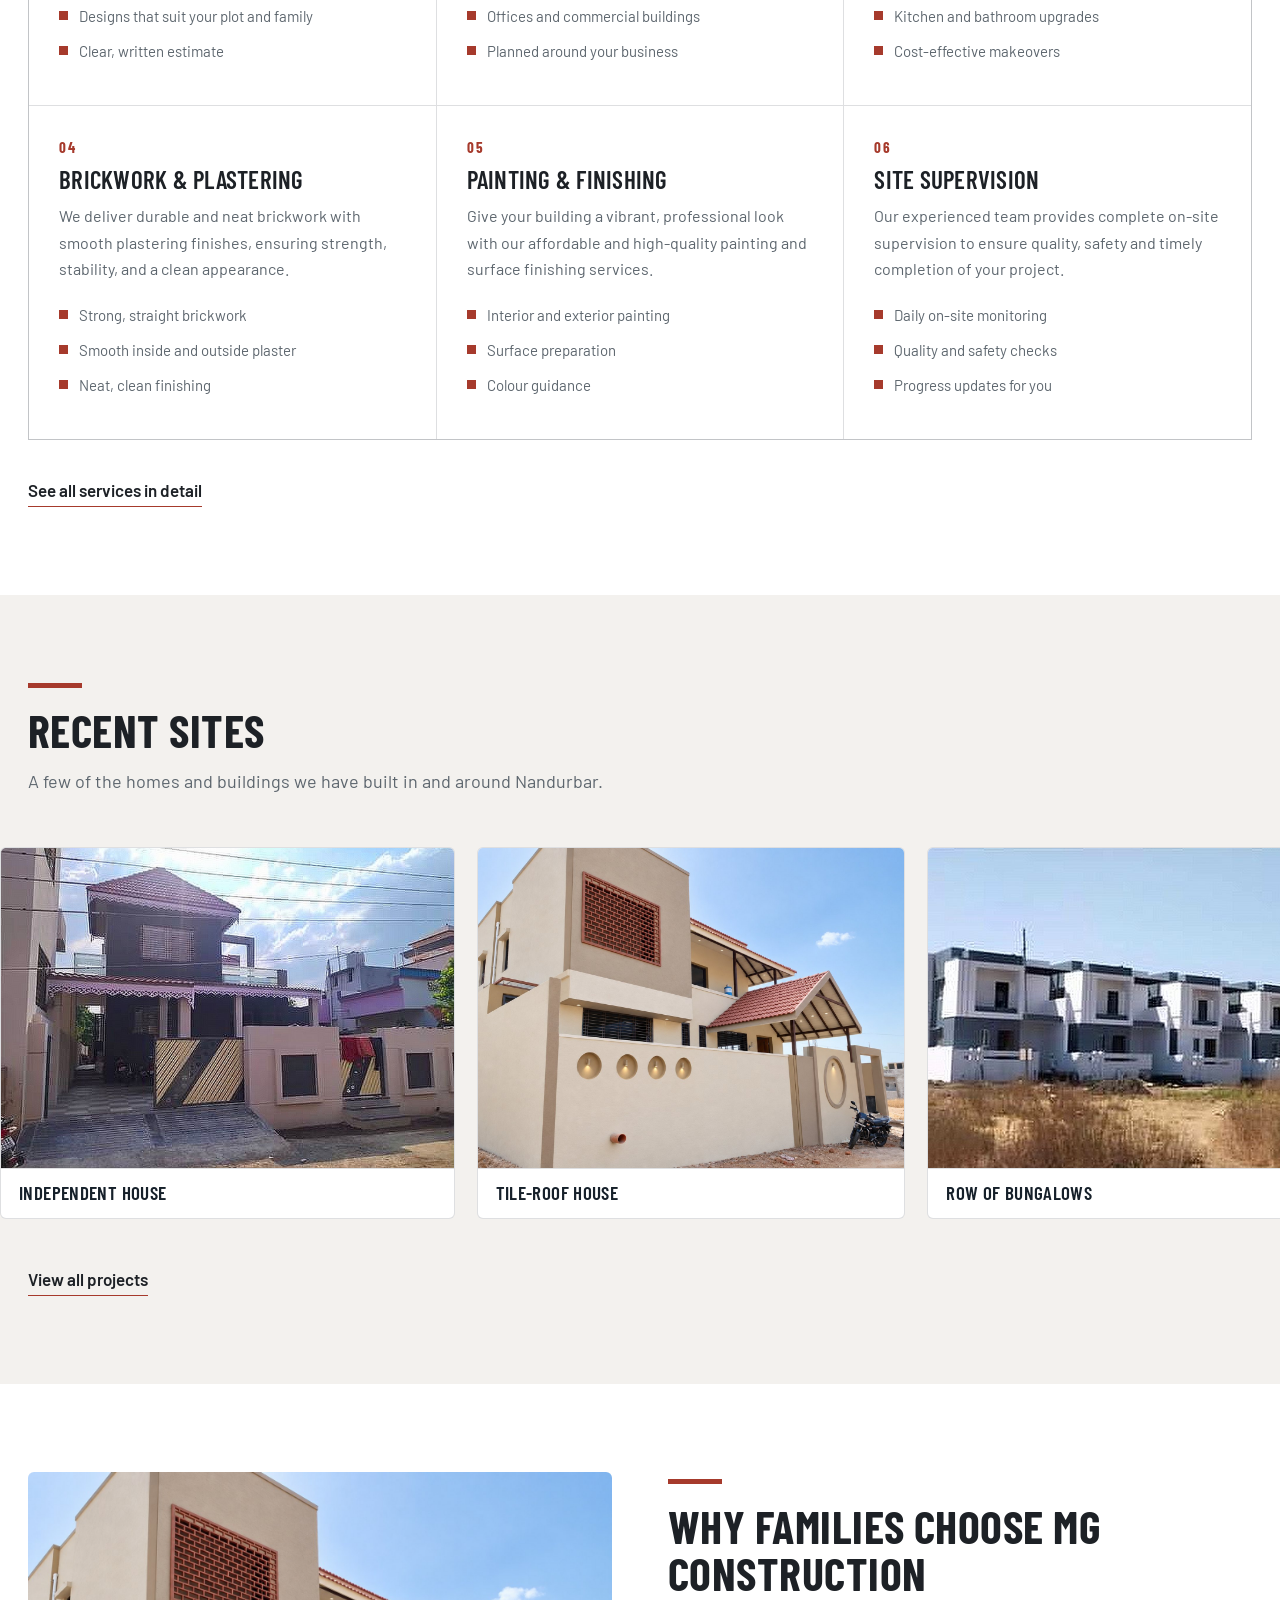
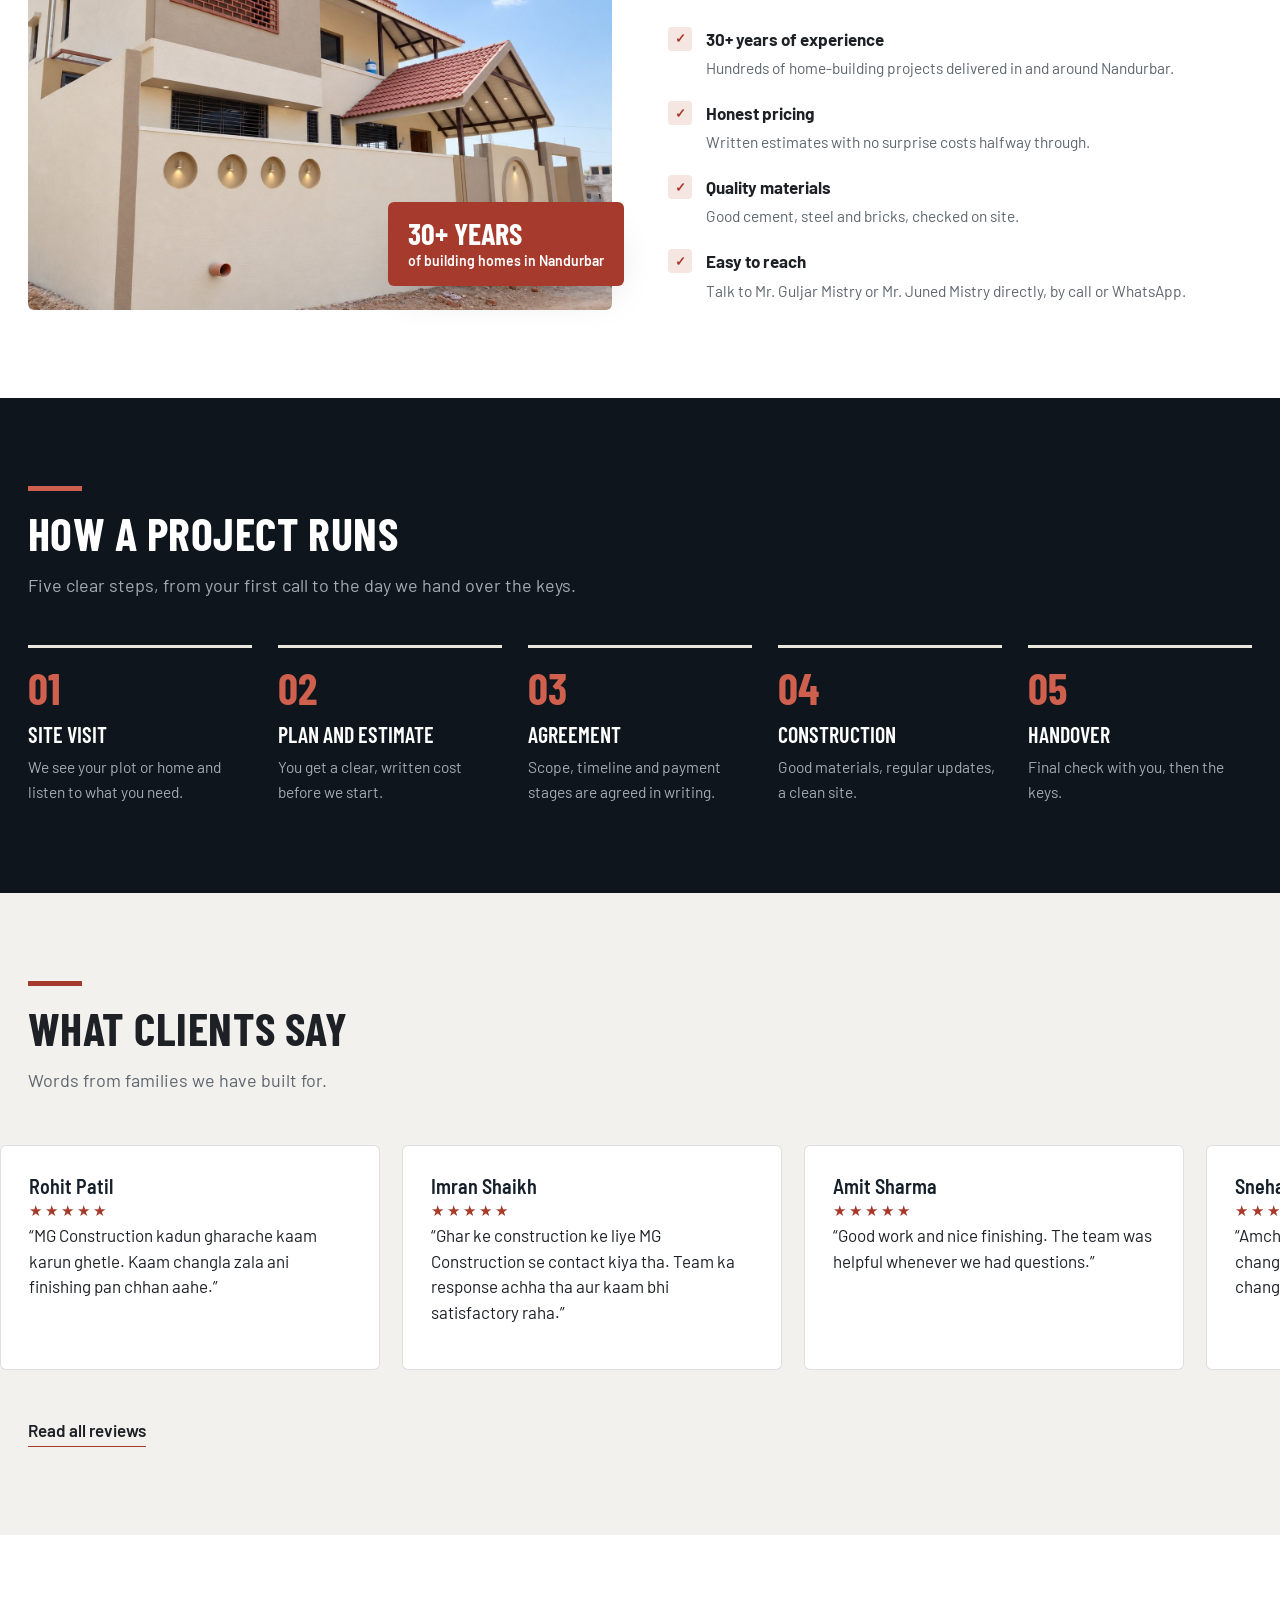
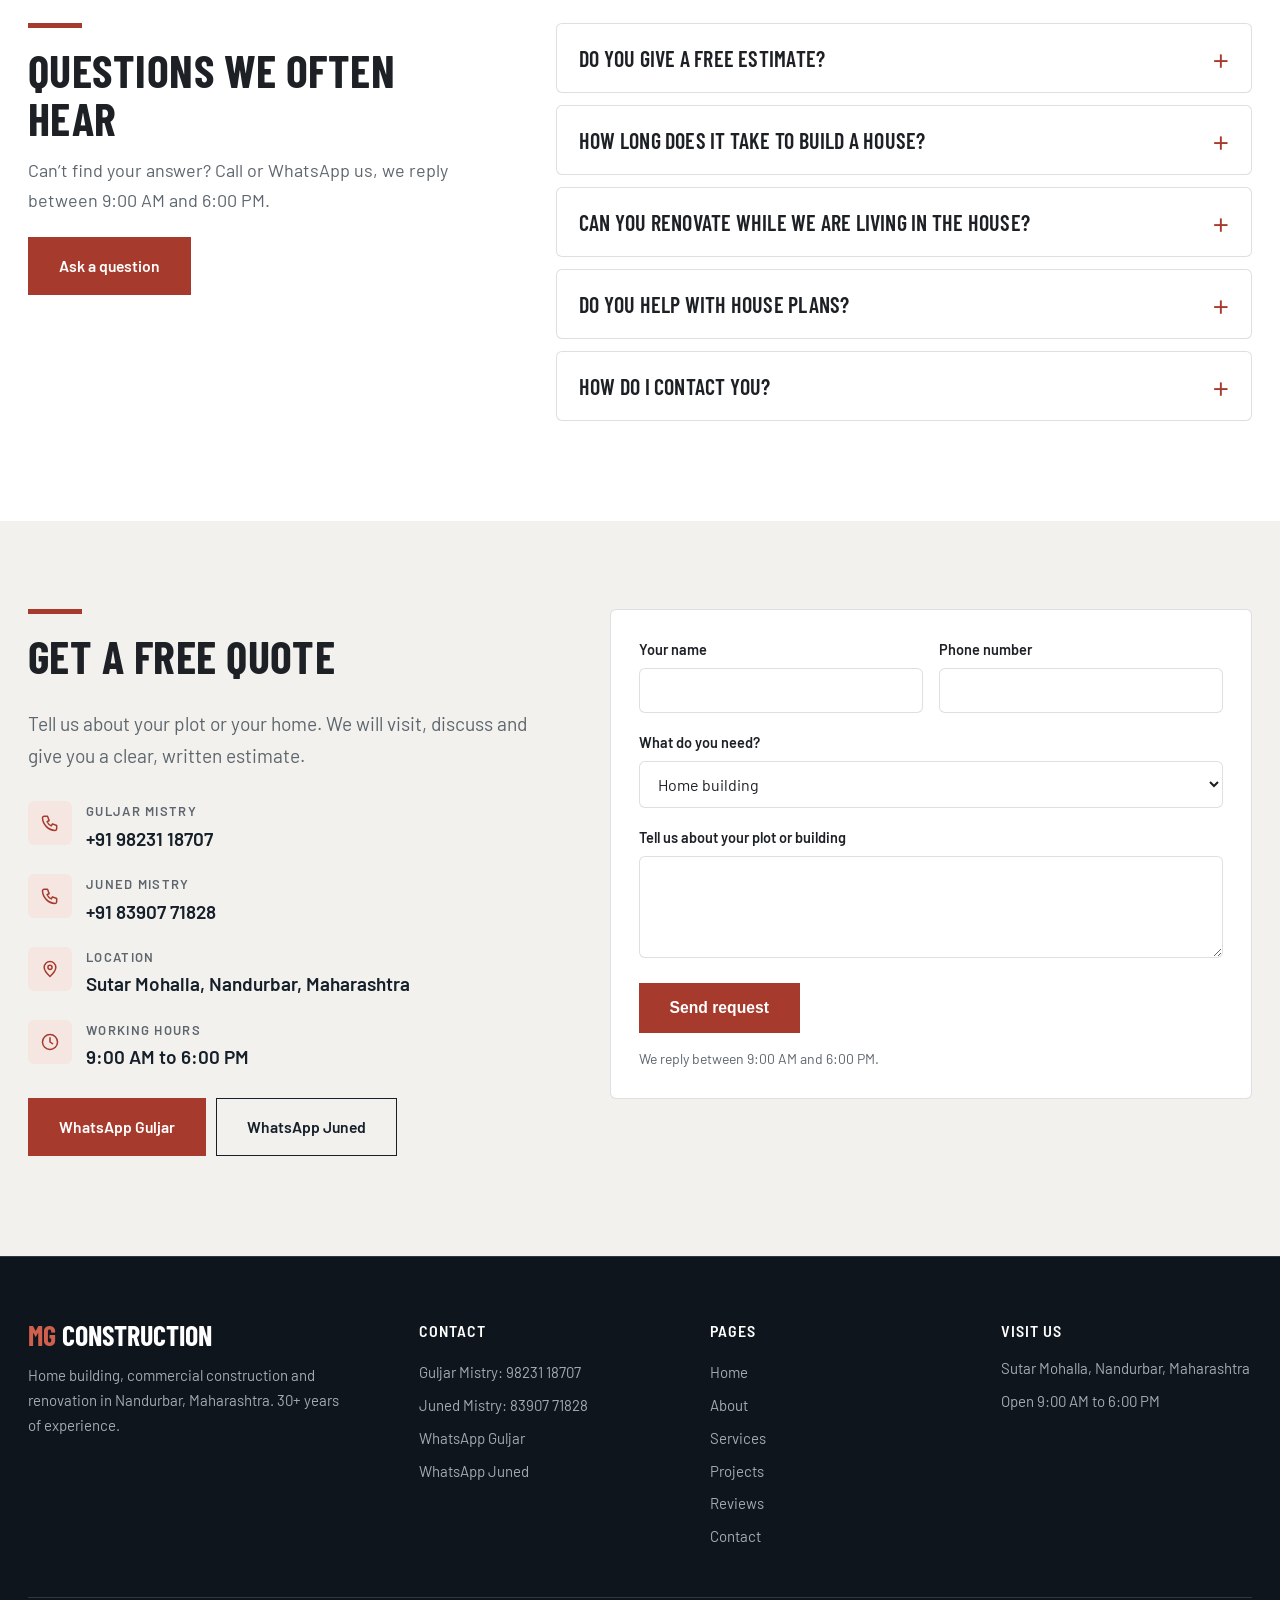
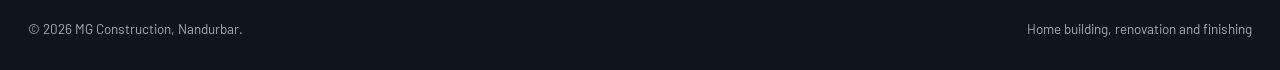
==== commit bdd46b00: "Add files via upload" ====
--- a/gm-constructions/index.html
+++ b/gm-constructions/index.html
@@ -4,7 +4,7 @@
 <meta name="description" content="MG Construction: home building, commercial construction, renovation and finishing in Nandurbar, Maharashtra. 30+ years of experience.">
 <meta name="theme-color" content="#0e151d">
 <link rel="preconnect" href="https://fonts.googleapis.com"><link rel="preconnect" href="https://fonts.gstatic.com" crossorigin>
-<link href="https://fonts.googleapis.com/css2?family=Noto+Sans+Devanagari:wght@400;600&family=Hanken+Grotesk:wght@400;500;600&family=Newsreader:opsz,wght@6..72,400;6..72,500;6..72,600&display=swap" rel="stylesheet">
+<link href="https://fonts.googleapis.com/css2?family=Barlow+Condensed:wght@500;600;700&family=Barlow+Semi+Condensed:wght@500;600&family=Barlow:wght@400;500;600;700&family=Noto+Sans+Devanagari:wght@400;600&family=Hanken+Grotesk:wght@400;500;600&family=Newsreader:opsz,wght@6..72,400;6..72,500;6..72,600&display=swap" rel="stylesheet">
 <link rel="preload" as="image" href="images/hero-poster.jpg">
 <link rel="stylesheet" href="css/style.css"></head><body>
 <header><div class="wrap"><a class="logo" href="./"><b>MG</b>Construction</a>
@@ -28,52 +28,52 @@
   </div>
 </div>
 
+<div class="ticker" aria-hidden="true"><div class="track"><span>Free site visit &amp; written estimate</span><span>30+ years of experience</span><span>Honest pricing, no surprise costs</span><span>Home building to final finishing</span><span>Sutar Mohalla, Nandurbar</span><span>Open 9:00 AM to 6:00 PM</span></div></div>
+
 <div class="st"><div class="wrap g"><div><b>30+ years</b>of experience</div><div><b>Home building</b>our core speciality</div><div><b>Hundreds</b>of clients served, from building to finishing</div><div><b>Nandurbar</b>Sutar Mohalla</div></div></div>
 
-<section class="dk"><div class="wrap">
-  <h2>What we build</h2>
-  <p class="lead">From the first brick to the final coat of paint, MG Construction handles the full job, within your budget.</p>
-  <div class="svc">
-    <div class="row"><h3>Home Building</h3><p>We specialize in building beautiful, strong, and long-lasting homes tailored to your needs, all within an affordable budget.</p></div>
-    <div class="row"><h3>Commercial Construction</h3><p>From shops to offices, we construct high-quality commercial spaces that match your business goals and budget perfectly.</p></div>
-    <div class="row"><h3>Renovation &amp; Remodeling</h3><p>Want to upgrade your space? We offer smart, cost-effective remodeling solutions to make your property look and feel brand new.</p></div>
-    <div class="row"><h3>Brickwork &amp; Plastering</h3><p>We deliver durable and neat brickwork with smooth plastering finishes, ensuring strength, stability, and a clean appearance.</p></div>
-    <div class="row"><h3>Painting &amp; Finishing</h3><p>Give your building a vibrant, professional look with our affordable and high-quality painting and surface finishing services.</p></div>
-    <div class="row"><h3>Site Supervision</h3><p>Our experienced team provides complete on-site supervision to ensure quality, safety and timely completion of your project.</p></div>
-  </div>
-  <p style="margin-top:36px"><a class="tl" href="services.html">See all services in detail</a></p>
+<section id="services"><div class="wrap">
+  <div class="sec-head"><h2>What we build</h2><p>From the first brick to the final coat of paint, MG Construction handles the full job, within your budget.</p></div>
+  <div class="svc-grid"><article class="svc"><div class="no">01</div><h3>Home Building</h3><p>We specialize in building beautiful, strong, and long-lasting homes tailored to your needs, all within an affordable budget.</p><ul><li>Foundation to finishing</li><li>Designs that suit your plot and family</li><li>Clear, written estimate</li></ul></article><article class="svc"><div class="no">02</div><h3>Commercial Construction</h3><p>From shops to offices, we construct high-quality commercial spaces that match your business goals and budget perfectly.</p><ul><li>Shops and showrooms</li><li>Offices and commercial buildings</li><li>Planned around your business</li></ul></article><article class="svc"><div class="no">03</div><h3>Renovation &amp; Remodeling</h3><p>Want to upgrade your space? We offer smart, cost-effective remodeling solutions to make your property look and feel brand new.</p><ul><li>Repairs and extensions</li><li>Kitchen and bathroom upgrades</li><li>Cost-effective makeovers</li></ul></article><article class="svc"><div class="no">04</div><h3>Brickwork &amp; Plastering</h3><p>We deliver durable and neat brickwork with smooth plastering finishes, ensuring strength, stability, and a clean appearance.</p><ul><li>Strong, straight brickwork</li><li>Smooth inside and outside plaster</li><li>Neat, clean finishing</li></ul></article><article class="svc"><div class="no">05</div><h3>Painting &amp; Finishing</h3><p>Give your building a vibrant, professional look with our affordable and high-quality painting and surface finishing services.</p><ul><li>Interior and exterior painting</li><li>Surface preparation</li><li>Colour guidance</li></ul></article><article class="svc"><div class="no">06</div><h3>Site Supervision</h3><p>Our experienced team provides complete on-site supervision to ensure quality, safety and timely completion of your project.</p><ul><li>Daily on-site monitoring</li><li>Quality and safety checks</li><li>Progress updates for you</li></ul></article></div>
+  <p class="sec-link"><a class="tl" href="services.html">See all services in detail</a></p>
 </div></section>
 
-<section class="sites"><div class="wrap"><h2>Recent sites</h2></div><div class="mq"><div class="tk"><figure><img src="images/site1.jpg" alt="Independent house" width="1400" height="990"><figcaption>Independent house</figcaption></figure><figure><img src="images/site2.jpg" alt="Row of bungalows" width="1400" height="618"><figcaption>Row of bungalows</figcaption></figure><figure><img src="images/site3.jpg" alt="Two-storey house" width="783" height="1400"><figcaption>Two-storey house</figcaption></figure><figure><img src="images/site4.jpg" alt="Modern house" width="1400" height="1120"><figcaption>Modern house</figcaption></figure><figure><img src="images/site5.jpg" alt="Apartment building" width="1400" height="1177"><figcaption>Apartment building</figcaption></figure><figure><img src="images/site6.jpg" alt="Apartment with balconies" width="1400" height="1287"><figcaption>Apartment with balconies</figcaption></figure><figure><img src="images/site7.jpg" alt="Corner building" width="1400" height="1167"><figcaption>Corner building</figcaption></figure><figure><img src="images/about.jpg" alt="Our work on site" width="1400" height="987"><figcaption>Our work on site</figcaption></figure></div></div><div class="wrap"><p style="margin-top:32px"><a class="tl" href="projects.html">View all projects</a></p></div></section>
+<section class="alt sites"><div class="wrap"><div class="sec-head"><h2>Recent sites</h2><p>A few of the homes and buildings we have built in and around Nandurbar.</p></div></div>
+<div class="mq"><div class="tk"><figure><img src="images/site1.jpg" alt="Independent house" width="1400" height="990"><figcaption>Independent house</figcaption></figure><figure><img src="images/site11.jpg" alt="Tile-roof house" width="1448" height="1086"><figcaption>Tile-roof house</figcaption></figure><figure><img src="images/site2.jpg" alt="Row of bungalows" width="1400" height="618"><figcaption>Row of bungalows</figcaption></figure><figure><img src="images/site8.jpg" alt="Two-storey house with portico" width="779" height="647"><figcaption>Two-storey house with portico</figcaption></figure><figure><img src="images/site3.jpg" alt="Two-storey house" width="783" height="1400"><figcaption>Two-storey house</figcaption></figure><figure><img src="images/site4.jpg" alt="Modern house" width="828" height="600"><figcaption>Modern house</figcaption></figure><figure><img src="images/site9.jpg" alt="Single-storey house with terrace" width="769" height="485"><figcaption>Single-storey house with terrace</figcaption></figure><figure><img src="images/site5.jpg" alt="Apartment building" width="1400" height="1177"><figcaption>Apartment building</figcaption></figure><figure><img src="images/site10.jpg" alt="Modern two-storey house" width="828" height="1472"><figcaption>Modern two-storey house</figcaption></figure><figure><img src="images/site6.jpg" alt="Apartment with balconies" width="1400" height="1287"><figcaption>Apartment with balconies</figcaption></figure><figure><img src="images/site7.jpg" alt="Corner building" width="1400" height="1167"><figcaption>Corner building</figcaption></figure></div></div>
+<div class="wrap"><p class="sec-link"><a class="tl" href="projects.html">View all projects</a></p></div></section>
 
-<section class="alt"><div class="wrap">
-  <h2>Why families choose MG Construction</h2>
-  <div class="reasons">
-    <div><h3>30+ years of experience</h3><p>Hundreds of home-building projects delivered in and around Nandurbar.</p></div>
-    <div><h3>Honest pricing</h3><p>Written estimates with no surprise costs halfway through.</p></div>
-    <div><h3>Quality materials</h3><p>Good cement, steel and bricks, checked on site.</p></div>
-    <div><h3>Easy to reach</h3><p>Talk to Mr. Guljar Mistry or Mr. Juned Mistry directly, by call or WhatsApp.</p></div>
-  </div>
+<section><div class="wrap about-grid">
+  <div class="about-photo"><img src="images/site11.jpg" alt="Tile-roof house built by MG Construction" width="1448" height="1086"><div class="badge"><b>30+ years</b><span>of building homes in Nandurbar</span></div></div>
+  <div><h2>Why families choose MG Construction</h2><ul class="checks"><li><span class="tick">&#10003;</span><div><b>30+ years of experience</b><span>Hundreds of home-building projects delivered in and around Nandurbar.</span></div></li><li><span class="tick">&#10003;</span><div><b>Honest pricing</b><span>Written estimates with no surprise costs halfway through.</span></div></li><li><span class="tick">&#10003;</span><div><b>Quality materials</b><span>Good cement, steel and bricks, checked on site.</span></div></li><li><span class="tick">&#10003;</span><div><b>Easy to reach</b><span>Talk to Mr. Guljar Mistry or Mr. Juned Mistry directly, by call or WhatsApp.</span></div></li></ul></div>
 </div></section>
 
 <section class="dk"><div class="wrap">
-  <h2>How a project runs</h2>
+  <div class="sec-head"><h2>How a project runs</h2><p>Five clear steps, from your first call to the day we hand over the keys.</p></div>
   <ol class="s"><li><b>Site visit</b>We see your plot or home and listen to what you need.</li><li><b>Plan and estimate</b>You get a clear, written cost before we start.</li><li><b>Agreement</b>Scope, timeline and payment stages are agreed in writing.</li><li><b>Construction</b>Good materials, regular updates, a clean site.</li><li><b>Handover</b>Final check with you, then the keys.</li></ol>
 </div></section>
 
+<section class="alt quotes"><div class="wrap"><div class="sec-head"><h2>What clients say</h2><p>Words from families we have built for.</p></div></div>
 <!-- Client reviews. To add another, copy one card and change the name and text. -->
-<section class="dk" style="border-top:1px solid var(--line-dk)"><div class="wrap"><h2>What clients say</h2></div><div class="mq"><div class="tk"><div class="q"><b class="nm">Rohit Patil</b><div class="stars" aria-label="5 stars">&#9733;&#9733;&#9733;&#9733;&#9733;</div><p>&ldquo;MG Construction kadun gharache kaam karun ghetle. Kaam changla zala ani finishing pan chhan aahe.&rdquo;</p></div><div class="q"><b class="nm">Imran Shaikh</b><div class="stars" aria-label="5 stars">&#9733;&#9733;&#9733;&#9733;&#9733;</div><p>&ldquo;Ghar ke construction ke liye MG Construction se contact kiya tha. Team ka response achha tha aur kaam bhi satisfactory raha.&rdquo;</p></div><div class="q"><b class="nm">Amit Sharma</b><div class="stars" aria-label="5 stars">&#9733;&#9733;&#9733;&#9733;&#9733;</div><p>&ldquo;Good work and nice finishing. The team was helpful whenever we had questions.&rdquo;</p></div><div class="q"><b class="nm">Sneha Patil</b><div class="stars" aria-label="5 stars">&#9733;&#9733;&#9733;&#9733;&#9733;</div><p>&ldquo;Amcha ghar bandhnyacha experience changla hota. Team sobat coordination pan changla hota.&rdquo;</p></div><div class="q"><b class="nm">Mohammed Khan</b><div class="stars" aria-label="5 stars">&#9733;&#9733;&#9733;&#9733;&#9733;</div><p>&ldquo;Overall achha experience raha. Construction ke kaam mein team ne support kiya aur hamari baat suni.&rdquo;</p></div><div class="q"><b class="nm">Sagar Chaudhari</b><div class="stars" aria-label="5 stars">&#9733;&#9733;&#9733;&#9733;&#9733;</div><p>&ldquo;Kaam neat zala aahe. Team cha response changla hota. Thank you MG Construction.&rdquo;</p></div><div class="q"><b class="nm">Priya Shah</b><div class="stars" aria-label="5 stars">&#9733;&#9733;&#9733;&#9733;&#9733;</div><p>&ldquo;Very good experience with the team. They understood our requirements and helped us during the work.&rdquo;</p></div><div class="q"><b class="nm">Arif Memon</b><div class="stars" aria-label="5 stars">&#9733;&#9733;&#9733;&#9733;&#9733;</div><p>&ldquo;MG Construction ke saath kaam karke achha laga. Team cooperative hai aur finishing bhi achhi thi.&rdquo;</p></div><div class="q"><b class="nm">Akash Deshmukh</b><div class="stars" aria-label="5 stars">&#9733;&#9733;&#9733;&#9733;&#9733;</div><p>&ldquo;Gharachya kaamabaddal changla experience hota. Team ne amchya requirements pramane kaam karnyacha prayatna kela.&rdquo;</p></div><div class="q"><b class="nm">Rahul Jain</b><div class="stars" aria-label="5 stars">&#9733;&#9733;&#9733;&#9733;&#9733;</div><p>&ldquo;Good overall service. Communication was easy and the team was supportive throughout the construction work.&rdquo;</p></div></div></div><div class="wrap"><p style="margin-top:32px"><a class="tl" href="reviews.html">Read all reviews</a></p></div></section>
+<div class="mq"><div class="tk"><div class="c r"><b class="nm">Rohit Patil</b><div class="stars" aria-label="5 stars">&#9733;&#9733;&#9733;&#9733;&#9733;</div><p>&ldquo;MG Construction kadun gharache kaam karun ghetle. Kaam changla zala ani finishing pan chhan aahe.&rdquo;</p></div><div class="c r"><b class="nm">Imran Shaikh</b><div class="stars" aria-label="5 stars">&#9733;&#9733;&#9733;&#9733;&#9733;</div><p>&ldquo;Ghar ke construction ke liye MG Construction se contact kiya tha. Team ka response achha tha aur kaam bhi satisfactory raha.&rdquo;</p></div><div class="c r"><b class="nm">Amit Sharma</b><div class="stars" aria-label="5 stars">&#9733;&#9733;&#9733;&#9733;&#9733;</div><p>&ldquo;Good work and nice finishing. The team was helpful whenever we had questions.&rdquo;</p></div><div class="c r"><b class="nm">Sneha Patil</b><div class="stars" aria-label="5 stars">&#9733;&#9733;&#9733;&#9733;&#9733;</div><p>&ldquo;Amcha ghar bandhnyacha experience changla hota. Team sobat coordination pan changla hota.&rdquo;</p></div><div class="c r"><b class="nm">Mohammed Khan</b><div class="stars" aria-label="5 stars">&#9733;&#9733;&#9733;&#9733;&#9733;</div><p>&ldquo;Overall achha experience raha. Construction ke kaam mein team ne support kiya aur hamari baat suni.&rdquo;</p></div><div class="c r"><b class="nm">Sagar Chaudhari</b><div class="stars" aria-label="5 stars">&#9733;&#9733;&#9733;&#9733;&#9733;</div><p>&ldquo;Kaam neat zala aahe. Team cha response changla hota. Thank you MG Construction.&rdquo;</p></div><div class="c r"><b class="nm">Priya Shah</b><div class="stars" aria-label="5 stars">&#9733;&#9733;&#9733;&#9733;&#9733;</div><p>&ldquo;Very good experience with the team. They understood our requirements and helped us during the work.&rdquo;</p></div><div class="c r"><b class="nm">Arif Memon</b><div class="stars" aria-label="5 stars">&#9733;&#9733;&#9733;&#9733;&#9733;</div><p>&ldquo;MG Construction ke saath kaam karke achha laga. Team cooperative hai aur finishing bhi achhi thi.&rdquo;</p></div><div class="c r"><b class="nm">Akash Deshmukh</b><div class="stars" aria-label="5 stars">&#9733;&#9733;&#9733;&#9733;&#9733;</div><p>&ldquo;Gharachya kaamabaddal changla experience hota. Team ne amchya requirements pramane kaam karnyacha prayatna kela.&rdquo;</p></div><div class="c r"><b class="nm">Rahul Jain</b><div class="stars" aria-label="5 stars">&#9733;&#9733;&#9733;&#9733;&#9733;</div><p>&ldquo;Good overall service. Communication was easy and the team was supportive throughout the construction work.&rdquo;</p></div></div></div>
+<div class="wrap"><p class="sec-link"><a class="tl" href="reviews.html">Read all reviews</a></p></div></section>
 
-<section><div class="wrap faq"><h2>Questions we often hear</h2>
-<details><summary>Do you give a free estimate?</summary><p>Yes. We visit the site, understand your needs and give you a written estimate.</p></details>
-<details><summary>How long does it take to build a house?</summary><p>It depends on size and design. We give a timeline in the agreement before work starts.</p></details>
-<details><summary>Can you renovate while we are living in the house?</summary><p>For smaller jobs, often yes. We plan the work with you during the site visit.</p></details>
-<details><summary>Do you help with house plans?</summary><p>We work with your architect or engineer, and can suggest one if you need.</p></details>
-<details><summary>How do I contact you?</summary><p>Call or WhatsApp Mr. Guljar Mistry on 98231 18707 or Mr. Juned Mistry on 83907 71828, between 9:00 AM and 6:00 PM.</p></details></div></section>
+<section><div class="wrap faq-grid">
+  <div class="sec-head" style="margin-bottom:0"><h2>Questions we often hear</h2><p>Can&rsquo;t find your answer? Call or WhatsApp us, we reply between 9:00 AM and 6:00 PM.</p><p style="margin-top:22px"><a class="btn" href="contact.html">Ask a question</a></p></div>
+  <div><details><summary>Do you give a free estimate?</summary><p>Yes. We visit the site, understand your needs and give you a written estimate.</p></details><details><summary>How long does it take to build a house?</summary><p>It depends on size and design. We give a timeline in the agreement before work starts.</p></details><details><summary>Can you renovate while we are living in the house?</summary><p>For smaller jobs, often yes. We plan the work with you during the site visit.</p></details><details><summary>Do you help with house plans?</summary><p>We work with your architect or engineer, and can suggest one if you need.</p></details><details><summary>How do I contact you?</summary><p>Call or WhatsApp Mr. Guljar Mistry on 98231 18707 or Mr. Juned Mistry on 83907 71828, between 9:00 AM and 6:00 PM.</p></details></div>
+</div></section>
 
-<section class="band"><div class="wrap"><div><h2>Planning a house or a renovation?</h2><p>Tell us about your plot or your home. We will visit, discuss and give you a clear estimate.</p></div><a class="btn" href="contact.html">Ask for a quote</a></div></section>
+<section class="enquiry alt" id="enquiry"><div class="wrap enquiry-grid">
+  <div><h2>Get a free quote</h2><p class="lead">Tell us about your plot or your home. We will visit, discuss and give you a clear, written estimate.</p>
+  <ul class="contact-list"><li><span class="ic"><svg viewBox="0 0 24 24" fill="none" stroke="currentColor" stroke-width="1.8" stroke-linecap="round" stroke-linejoin="round"><path d="M5 4h4l2 5-2.5 1.5a11 11 0 0 0 5 5L15 13l5 2v4a2 2 0 0 1-2 2A16 16 0 0 1 3 6a2 2 0 0 1 2-2z"/></svg></span><div><b>Guljar Mistry</b><a href="tel:+919823118707">+91 98231 18707</a></div></li><li><span class="ic"><svg viewBox="0 0 24 24" fill="none" stroke="currentColor" stroke-width="1.8" stroke-linecap="round" stroke-linejoin="round"><path d="M5 4h4l2 5-2.5 1.5a11 11 0 0 0 5 5L15 13l5 2v4a2 2 0 0 1-2 2A16 16 0 0 1 3 6a2 2 0 0 1 2-2z"/></svg></span><div><b>Juned Mistry</b><a href="tel:+918390771828">+91 83907 71828</a></div></li><li><span class="ic"><svg viewBox="0 0 24 24" fill="none" stroke="currentColor" stroke-width="1.8" stroke-linecap="round" stroke-linejoin="round"><path d="M12 21s7-6.2 7-11a7 7 0 1 0-14 0c0 4.8 7 11 7 11z"/><circle cx="12" cy="10" r="2.5"/></svg></span><div><b>Location</b><span class="v">Sutar Mohalla, Nandurbar, Maharashtra</span></div></li><li><span class="ic"><svg viewBox="0 0 24 24" fill="none" stroke="currentColor" stroke-width="1.8" stroke-linecap="round" stroke-linejoin="round"><circle cx="12" cy="12" r="9"/><path d="M12 7v5l3 2"/></svg></span><div><b>Working hours</b><span class="v">9:00 AM to 6:00 PM</span></div></li></ul>
+  <p><a class="btn" href="https://wa.me/919823118707" target="_blank" rel="noopener">WhatsApp Guljar</a><a class="btn o" href="https://wa.me/918390771828" target="_blank" rel="noopener">WhatsApp Juned</a></p></div>
+  <form action="https://formsubmit.co/YOUR-EMAIL-HERE" method="POST"><div class="row"><div><label for="hn">Your name</label><input id="hn" name="name" required></div><div><label for="hp">Phone number</label><input id="hp" name="phone" type="tel" required></div></div>
+  <label for="hw">What do you need?</label><select id="hw" name="type"><option>Home building</option><option>Commercial construction</option><option>Renovation and remodeling</option><option>Brickwork and plastering</option><option>Painting and finishing</option><option>Site supervision</option></select>
+  <label for="hm">Tell us about your plot or building</label><textarea id="hm" name="message" rows="4"></textarea>
+  <button class="btn" type="submit">Send request</button><p class="enq-note">We reply between 9:00 AM and 6:00 PM.</p></form>
+</div></section>
 
-<footer><div class="wrap g"><div><h3>MG Construction</h3><p>Home building, commercial construction and renovation in Nandurbar, Maharashtra. 30+ years of experience.</p></div><div><h3>Contact</h3><a href="tel:+919823118707">Guljar Mistry: 98231 18707</a><a href="tel:+918390771828">Juned Mistry: 83907 71828</a><a href="https://wa.me/919823118707" target="_blank" rel="noopener">WhatsApp Guljar</a><a href="https://wa.me/918390771828" target="_blank" rel="noopener">WhatsApp Juned</a><p>Sutar Mohalla, Nandurbar</p><p>9:00 AM to 6:00 PM</p></div><div><h3>Pages</h3><a href="about.html">About</a><a href="services.html">Services</a><a href="projects.html">Projects</a><a href="reviews.html">Reviews</a><a href="contact.html">Contact</a></div></div><div class="wrap"><p class="legal">&copy; 2026 MG Construction, Nandurbar.</p></div></footer>
+
+<footer><div class="wrap"><div class="foot-grid"><div><div class="brandline"><span>MG</span> Construction</div><p>Home building, commercial construction and renovation in Nandurbar, Maharashtra. 30+ years of experience.</p></div><div><h4>Contact</h4><a href="tel:+919823118707">Guljar Mistry: 98231 18707</a><a href="tel:+918390771828">Juned Mistry: 83907 71828</a><a href="https://wa.me/919823118707" target="_blank" rel="noopener">WhatsApp Guljar</a><a href="https://wa.me/918390771828" target="_blank" rel="noopener">WhatsApp Juned</a></div><div><h4>Pages</h4><a href="index.html">Home</a><a href="about.html">About</a><a href="services.html">Services</a><a href="projects.html">Projects</a><a href="reviews.html">Reviews</a><a href="contact.html">Contact</a></div><div><h4>Visit us</h4><p>Sutar Mohalla, Nandurbar, Maharashtra</p><p>Open 9:00 AM to 6:00 PM</p></div></div><div class="foot-bottom"><span>&copy; 2026 MG Construction, Nandurbar.</span><span>Home building, renovation and finishing</span></div></div></footer>
 <a class="wa" href="https://wa.me/919823118707" target="_blank" rel="noopener">WhatsApp us</a>
 <script>
 // Respect reduced-motion and data-saver: keep the still poster instead of playing the film.
--- a/gm-constructions/css/style.css
+++ b/gm-constructions/css/style.css
@@ -2,10 +2,10 @@
    Palette: night navy, bone, restrained brick. Type: Newsreader (display) + Hanken Grotesk (text). */
 :root{
   --night:#0e151d;--slate:#17212c;--slate2:#1f2b38;
-  --bone:#ece7dd;--paper:#f2efe9;--paper2:#e7e2d8;
+  --bone:#ece7dd;--paper:#ffffff;--paper2:#f3f1ee;
   --brick:#a63a2c;--brick-deep:#8a2f23;--brick-lit:#d0604e;
   --ink:#16202a;--muted:#5d666e;--muted-dk:#a4abb1;
-  --line:rgba(22,32,42,.16);--line-dk:rgba(236,231,221,.16);
+  --line:rgba(22,32,42,.14);--line-dk:rgba(236,231,221,.16);
   --serif:"Newsreader","Iowan Old Style",Georgia,serif;
   --sans:"Hanken Grotesk","Segoe UI",Arial,sans-serif;
   --hh:72px;--max:1360px;
@@ -77,121 +77,18 @@
 .hero.s{padding:84px 0 72px;border-bottom:1px solid var(--line-dk)}
 .hero.s h1{font-size:clamp(2.4rem,4.6vw,4rem);color:#fff}
 
-/* facts */
-.st{background:var(--paper);border-bottom:1px solid var(--line);padding:0}
-.st .g{display:grid;grid-template-columns:repeat(4,1fr);gap:0}
-.st .g>div{padding:34px 28px 34px 0;font-size:.95rem;color:var(--muted);border-left:1px solid var(--line);padding-left:26px}
-.st .g>div:first-child{border-left:0;padding-left:0}
-.st b{display:block;font:500 2.15rem/1.1 var(--serif);color:var(--ink);margin-bottom:6px;letter-spacing:-.01em}
-
-.g{display:grid;gap:28px;grid-template-columns:repeat(auto-fit,minmax(250px,1fr))}
-.two{display:grid;gap:72px;grid-template-columns:repeat(auto-fit,minmax(320px,1fr));align-items:center}
-.two figure img{width:100%;aspect-ratio:4/3;object-fit:cover;display:block}
-figure figcaption{padding:10px 0 0;color:var(--muted);font-size:.9rem}
-
-/* services as an editorial list */
-.svc{border-top:1px solid var(--line-dk);margin-top:44px}
-.svc .row{display:grid;grid-template-columns:minmax(240px,1fr) 1.5fr;gap:48px;padding:34px 0;border-bottom:1px solid var(--line-dk);transition:padding-left .35s ease,background .35s ease}
-.svc .row:hover{padding-left:18px;background:linear-gradient(90deg,rgba(166,58,44,.14),transparent 60%)}
-.svc h3{margin:0;font-size:1.8rem}
-.svc p{max-width:34em}
-
-/* cards on inner pages */
-.c{background:#fff;padding:32px;border:1px solid var(--line);border-top:3px solid var(--brick)}
-.c ul{padding-left:1.1rem;margin-top:.8rem;color:var(--muted)}
-.c p{color:var(--muted)}
-.ic{display:none}
-
-/* selected work */
-.work{display:grid;grid-template-columns:repeat(6,1fr);gap:16px;margin-top:44px}
-.work figure{position:relative;overflow:hidden;margin:0;background:var(--slate)}
-.work img{width:100%;height:100%;object-fit:cover;display:block;transition:transform .8s ease}
-.work figure:hover img{transform:scale(1.035)}
-.work figcaption{position:absolute;left:0;right:0;bottom:0;padding:44px 20px 16px;color:#fff;font-size:.92rem;background:linear-gradient(transparent,rgba(14,21,29,.78))}
-.work .a{grid-column:span 4;aspect-ratio:3/2}
-.work .b{grid-column:span 2;grid-row:span 2}
-.work .c1,.work .d{grid-column:span 2;aspect-ratio:1/1}
-
-/* reasons */
-.reasons{display:grid;grid-template-columns:repeat(2,1fr);gap:0 64px;margin-top:44px}
-.reasons div{border-top:1px solid var(--line);padding:26px 0 34px}
-.reasons p{color:var(--muted);max-width:30em}
-
-/* process: a true sequence, so it is numbered */
-ol.s{list-style:none;counter-reset:s;display:grid;gap:0;grid-template-columns:repeat(5,1fr);padding:0;margin-top:44px;border-top:1px solid var(--line-dk)}
-ol.s li{counter-increment:s;padding:26px 24px 8px 0;font-size:.97rem;color:var(--muted-dk)}
-ol.s li+li{padding-left:22px;border-left:1px solid var(--line-dk)}
-ol.s li:before{content:counter(s);display:block;font:500 2.4rem/1 var(--serif);color:var(--brick-lit);margin-bottom:16px}
-ol.s b{display:block;font:500 1.3rem/1.2 var(--serif);color:#fff;margin-bottom:8px}
-.alt ol.s{border-color:var(--line)}.alt ol.s li{color:var(--muted)}.alt ol.s li+li{border-color:var(--line)}.alt ol.s b{color:var(--ink)}.alt ol.s li:before{color:var(--brick)}
-
-/* faq */
-details{border-top:1px solid var(--line);padding:22px 0}
-details:last-of-type{border-bottom:1px solid var(--line)}
-summary{font:500 1.3rem/1.3 var(--serif);cursor:pointer;list-style:none;display:flex;justify-content:space-between;gap:20px}
-summary::-webkit-details-marker{display:none}
-summary::after{content:"+";font:300 1.6rem/1 var(--sans);color:var(--brick);transition:transform .25s}
-details[open] summary::after{transform:rotate(45deg)}
-details p{margin-top:12px;color:var(--muted);max-width:42em}
-.faq details{max-width:860px}
-
-/* testimonials + reviews */
-.q{border-left:2px solid var(--brick-lit);padding-left:22px}.q p{font:400 1.35rem/1.45 var(--serif);color:#fff}.q small{display:block;margin-top:10px;color:var(--muted-dk)}
-.stars{color:var(--brick);letter-spacing:3px;margin-bottom:8px}
-.c.r small{color:var(--muted)}
-
-/* galleries */
-.gal{columns:3 280px;column-gap:20px}
-.gal figure{break-inside:avoid;margin:0 0 20px}
-.gal img{width:100%;height:auto;display:block}
-
-/* forms */
-form label{font-weight:600;font-size:.95rem}
-input,textarea,select{width:100%;padding:14px;margin:6px 0 20px;border:1px solid var(--line);border-bottom:2px solid var(--ink);font:inherit;background:#fff;border-radius:0}
-iframe{width:100%;height:320px;border:0;margin-top:24px;filter:grayscale(.35)}
-
-/* closing band */
-.band{background:var(--night);color:#fff;padding:96px 0}
-.band .wrap{display:flex;flex-wrap:wrap;gap:28px 64px;align-items:center;justify-content:space-between}
-.band h2{margin:0;max-width:16ch;color:#fff}
-.band p{color:var(--muted-dk);margin-top:10px}
-.band .btn{background:var(--brick);color:#fff;border-color:var(--brick)}
-.band .btn:hover{background:var(--brick-deep);border-color:var(--brick-deep)}
-
-footer{background:var(--night);color:var(--muted-dk);padding:72px 0 36px;font-size:.95rem;border-top:1px solid var(--line-dk)}
-footer .g{grid-template-columns:1.4fr 1.2fr .8fr;gap:48px}
-footer h3{color:#fff;font-size:1.25rem;margin-bottom:14px}
-footer a{display:block;text-decoration:none;padding:3px 0;transition:color .2s}
-footer a:hover{color:#fff}
-footer p{margin-top:.4rem}
-footer .legal{margin-top:56px;padding-top:22px;border-top:1px solid var(--line-dk);font-size:.88rem}
-
+/* hero-critical rules kept exactly as before */
 .wa{position:fixed;right:20px;bottom:20px;background:var(--night);color:#fff;padding:12px 20px 12px 38px;font-weight:600;font-size:.92rem;text-decoration:none;z-index:15;border:1px solid var(--line-dk);box-shadow:0 8px 24px rgba(0,0,0,.28);transition:background .2s}
 .wa::before{content:"";position:absolute;left:18px;top:50%;width:9px;height:9px;margin-top:-4.5px;border-radius:50%;background:#2fb866}
 .wa:hover{background:var(--slate2)}
-
 a:focus-visible,input:focus-visible,textarea:focus-visible,select:focus-visible,summary:focus-visible,label:focus-visible{outline:2px solid var(--brick-lit);outline-offset:3px}
-.brick{display:none}
-
-/* tablet + mobile */
-@media(max-width:1000px){
-  ol.s{grid-template-columns:repeat(2,1fr)}
-  ol.s li:nth-child(odd){border-left:0;padding-left:0}
-  ol.s li{padding-bottom:28px}
-  .st .g{grid-template-columns:repeat(2,1fr)}
-  .st .g>div:nth-child(3){border-left:0;padding-left:0}
-  .st .g>div:nth-child(n+3){border-top:1px solid var(--line)}
-  footer .g{grid-template-columns:1fr 1fr}
-}
 @media(max-width:860px){
   :root{--hh:64px}
-  section{padding:72px 0}
   .burger{display:block;cursor:pointer;color:#fff;font-size:1.7rem;line-height:1}
   nav{display:none;position:absolute;top:var(--hh);left:0;right:0;background:var(--night);padding:8px 28px 24px;flex-direction:column;align-items:stretch;gap:0;border-bottom:1px solid var(--line-dk)}
   nav a{padding:14px 0;border-bottom:1px solid var(--line-dk);font-size:1.05rem}
   nav a.cta{margin:16px 0 0;text-align:center;background:var(--brick);border-color:var(--brick)}
   #t:checked~nav{display:flex}
-  /* mobile: the portrait film becomes the full-screen backdrop, text sits on its lower half */
   .hero.home{display:block;height:calc(100svh - var(--hh));min-height:600px}
   .hero.home .film{position:absolute;inset:0}
   .hero.home .film::before{content:"";position:absolute;inset:0;z-index:1;background:linear-gradient(180deg,rgba(14,21,29,.35) 0%,rgba(14,21,29,.55) 38%,rgba(14,21,29,.94) 100%)}
@@ -199,47 +96,216 @@
   .hero.home h1{font-size:clamp(2.5rem,11vw,3.4rem);max-width:12ch}
   .hero.home .sub{margin:16px 0 24px;font-size:1.05rem;color:#d4d8db}
   .hero .loc{display:none}
-  .svc .row{grid-template-columns:1fr;gap:10px;padding:28px 0}
-  .svc .row:hover{padding-left:0}
-  .work{grid-template-columns:1fr 1fr;gap:10px}
-  .work .a{grid-column:span 2}.work .b{grid-column:span 1;grid-row:span 1;aspect-ratio:3/4}
-  .work .c1,.work .d{grid-column:span 1;aspect-ratio:3/4}
-  .reasons{grid-template-columns:1fr}
-  .two{gap:40px}
-  .band{padding:72px 0}
-}
-@media(max-width:560px){
-  .wrap{padding:0 20px}
-  ol.s{grid-template-columns:1fr}
-  ol.s li,ol.s li+li{border-left:0;padding-left:0;border-top:1px solid var(--line-dk)}
-  ol.s li:first-child{border-top:0}
-  .alt ol.s li+li{border-top-color:var(--line)}
-  footer .g{grid-template-columns:1fr}
-  .btn{display:block;text-align:center;margin-right:0}
-  .hero .alt-calls{margin-top:2px}
-}
+}
+@media(max-width:560px){.wrap{padding:0 20px}.btn{display:block;text-align:center;margin-right:0}.hero .alt-calls{margin-top:2px}}
 @media(prefers-reduced-motion:reduce){html{scroll-behavior:auto}*{transition:none!important}}
 
-/* sliding galleries (right to left) */
-.mq{overflow:hidden;padding:10px 0 4px}
+/* =====================================================================
+   Redesign layer: everything below the hero.
+   Structure and rhythm follow the StrideBuild reference; colour stays brick.
+   ===================================================================== */
+:root{--cond:"Barlow Condensed","Arial Narrow",Arial,sans-serif;--semi:"Barlow Semi Condensed","Barlow",Arial,sans-serif;--r:6px;--text:#1d2126;--brick-soft:#f6e6e2;--shadow:0 18px 40px -18px rgba(16,19,23,.28)}
+body{font-family:"Barlow","Segoe UI",Arial,sans-serif;color:var(--text)}
+header,.hero,.wa{font-family:var(--sans)}   /* keep header + hero in their original fonts */
+
+section{padding:88px 0}
+section h2,.band h2{font-family:var(--cond);text-transform:uppercase;font-weight:700;letter-spacing:.01em;line-height:1.04;font-size:clamp(30px,4.4vw,46px);max-width:none;margin-bottom:28px}
+section h2::before,.band h2::before{content:"";display:block;width:54px;height:5px;background:var(--brick);margin-bottom:18px}
+.dk h2::before,.band h2::before{background:var(--brick-lit)}
+h3{font-family:var(--cond);text-transform:uppercase;font-weight:600;letter-spacing:.01em;line-height:1.1;font-size:25px;margin-bottom:10px}
+.sec-head{max-width:680px;margin-bottom:44px}
+.sec-head h2{margin-bottom:0}
+.sec-head p{color:var(--muted);margin:14px 0 0;font-size:18px}
+.dk .sec-head p,.band p{color:var(--muted-dk)}
+.sec-link{margin-top:36px}
+.tl{border-bottom-color:var(--brick)}
+
+/* ticker band */
+.ticker{background:var(--brick);color:#fff;overflow:hidden;white-space:nowrap}
+.ticker .track{display:inline-flex;padding:11px 0;animation:tick 45s linear infinite;font:600 15px var(--semi);text-transform:uppercase;letter-spacing:.08em}
+.ticker span{padding:0 18px}
+.ticker span::after{content:"\25C6";margin-left:36px;font-size:10px;vertical-align:2px;opacity:.7}
+@keyframes tick{to{transform:translateX(-50%)}}
+
+/* stats */
+.st{background:var(--paper2);border-bottom:1px solid var(--line);padding:0}
+.st .g{display:grid;grid-template-columns:repeat(4,1fr);gap:0}
+.st .g>div{padding:30px 22px 32px 26px;border-left:1px solid var(--line);font-size:15px;line-height:1.35;color:var(--muted)}
+.st .g>div:first-child{border-left:0;padding-left:0}
+.st b{display:block;font:700 42px/1 var(--cond);text-transform:uppercase;letter-spacing:.01em;color:var(--ink);margin-bottom:8px}
+
+/* services: hairline grid */
+.svc-grid{display:grid;grid-template-columns:repeat(3,1fr);gap:1px;background:var(--line);border:1px solid var(--line)}
+.svc{background:var(--paper);padding:32px 30px 36px;transition:background .25s}
+.svc:hover{background:var(--paper2)}
+.svc .no{font:700 15px var(--cond);color:var(--brick);letter-spacing:.14em}
+.svc h3{margin:10px 0}
+.svc p{color:var(--muted);margin:0;font-size:16px}
+.svc ul{margin:16px 0 0;padding:0;list-style:none;font-size:15px}
+.svc li{padding:5px 0 5px 20px;position:relative;color:var(--muted)}
+.svc li::before{content:"";position:absolute;left:0;top:12px;width:9px;height:9px;background:var(--brick)}
+
+/* cards */
+.g{display:grid;gap:22px;grid-template-columns:repeat(auto-fit,minmax(260px,1fr))}
+.two{display:grid;gap:64px;grid-template-columns:repeat(auto-fit,minmax(320px,1fr));align-items:center}
+.two figure{margin:0}
+.two figure img{width:100%;height:auto;aspect-ratio:4/3;object-fit:cover;display:block;border-radius:var(--r)}
+.two figcaption{padding:10px 0 0;color:var(--muted);font-size:.9rem}
+.c{background:var(--paper);border:1px solid var(--line);border-radius:var(--r);padding:30px 28px}
+.c p{color:var(--muted)}
+.c ul{padding-left:1.1rem;margin-top:.8rem;color:var(--muted)}
+.alt .c{background:var(--paper)}
+
+/* sliding strips (right to left) */
+.mq{overflow:hidden;padding:6px 0 10px}
 .mq .tk{display:flex;width:max-content;animation:sl 70s linear infinite}
 .mq:hover .tk,.mq:focus-within .tk{animation-play-state:paused}
 @keyframes sl{to{transform:translateX(-50%)}}
 .mq .tk>*,.mq .tk>div>*{flex:0 0 auto;margin:0 22px 0 0}
-.mq figure{position:relative;overflow:hidden;background:var(--slate)}
-.mq figure img{height:360px;width:auto;display:block;transition:transform .8s ease}
-.mq figure:hover img{transform:scale(1.03)}
-.mq figcaption{position:absolute;left:0;right:0;bottom:0;padding:40px 18px 14px;color:#fff;font-size:.92rem;background:linear-gradient(transparent,rgba(14,21,29,.78))}
-.mq .c.r{width:min(380px,82vw)}
-.mq .q{width:min(420px,82vw);background:var(--slate);padding:30px 28px;border-left:2px solid var(--brick-lit)}
-.mq .q p{font-size:1.2rem}
-@media(max-width:560px){.mq figure img{height:260px}}
-@media(prefers-reduced-motion:reduce){.mq{overflow-x:auto}.mq .tk{animation:none}}
-
-.nm{display:block;font:500 1.3rem/1.2 var(--serif);margin-bottom:6px}
-.q .nm{color:#fff}.q .stars{color:var(--brick-lit);margin-bottom:12px}
-.c.r .stars{margin-bottom:12px}
-.mapcard{display:block;margin-top:24px;padding:30px;background:var(--night);color:#fff;text-decoration:none;border-left:3px solid var(--brick-lit);transition:background .2s}
-.mapcard b{display:block;font:500 1.4rem/1.2 var(--serif)}
+.mq figure,.gal figure{margin:0;background:var(--paper);border:1px solid var(--line);border-radius:var(--r);overflow:hidden;transition:box-shadow .3s}
+.mq figure:hover,.gal figure:hover{box-shadow:var(--shadow)}
+.mq figure img{height:320px;width:auto;display:block}
+.mq figcaption,.gal figcaption{padding:14px 18px;font:600 19px/1.1 var(--cond);text-transform:uppercase;letter-spacing:.02em;color:var(--ink);border-top:1px solid var(--line)}
+.gal{columns:3 280px;column-gap:22px}
+.gal figure{break-inside:avoid;margin-bottom:22px}
+.gal img{width:100%;height:auto;display:block}
+
+/* reviews */
+.nm{display:block;font:600 20px/1.2 var(--semi);color:var(--ink);margin-bottom:6px}
+.stars{color:var(--brick);letter-spacing:3px;font-size:15px;margin-bottom:10px}
+.c.r{width:min(380px,82vw);white-space:normal;padding:28px}
+.c.r p{font-size:17px;line-height:1.5;color:var(--text);margin:0}
+
+/* why us */
+.about-grid{display:grid;grid-template-columns:1fr 1fr;gap:56px;align-items:center}
+.about-photo{position:relative}
+.about-photo img{width:100%;height:auto;aspect-ratio:4/3;object-fit:cover;display:block;border-radius:var(--r)}
+.about-photo .badge{position:absolute;right:-12px;bottom:24px;background:var(--brick);color:#fff;padding:16px 20px;border-radius:var(--r);box-shadow:var(--shadow);max-width:240px}
+.badge b{display:block;font:700 30px/1 var(--cond);text-transform:uppercase;margin-bottom:4px}
+.badge span{font-size:14px;font-weight:600;line-height:1.3;display:block}
+.checks{list-style:none;margin:26px 0 0;padding:0;display:grid;gap:18px}
+.checks li{display:flex;gap:14px;align-items:flex-start}
+.checks .tick{flex:none;width:24px;height:24px;margin-top:2px;background:var(--brick-soft);color:var(--brick);display:grid;place-items:center;border-radius:4px;font-size:13px;font-weight:700}
+.checks b{display:block;font-size:17px}
+.checks span{color:var(--muted);font-size:15.5px}
+
+/* process */
+ol.s{list-style:none;counter-reset:s;display:grid;grid-template-columns:repeat(5,1fr);gap:26px;padding:0;margin:44px 0 0}
+ol.s li{counter-increment:s;border-top:3px solid var(--ink);padding-top:18px;font-size:15.5px;color:var(--muted)}
+ol.s li::before{content:counter(s,decimal-leading-zero);display:block;font:700 44px/1 var(--cond);color:var(--brick);margin-bottom:12px}
+ol.s b{display:block;font:600 22px/1.1 var(--cond);text-transform:uppercase;color:var(--ink);margin-bottom:8px}
+.dk ol.s li{border-top-color:var(--bone);color:var(--muted-dk)}
+.dk ol.s li::before{color:var(--brick-lit)}
+.dk ol.s b{color:#fff}
+
+/* faq */
+.faq-grid{display:grid;grid-template-columns:.8fr 1.2fr;gap:64px;align-items:start}
+details{border:1px solid var(--line);border-radius:var(--r);margin-bottom:12px;background:var(--paper);transition:border-color .2s}
+details[open]{border-color:var(--brick)}
+summary{padding:20px 22px;font:600 22px/1.2 var(--cond);text-transform:uppercase;letter-spacing:.01em;cursor:pointer;list-style:none;display:flex;justify-content:space-between;align-items:center;gap:20px}
+summary::-webkit-details-marker{display:none}
+summary::after{content:"+";font:400 28px/1 var(--sans);color:var(--brick);flex:none;transition:transform .25s}
+details[open] summary::after{transform:rotate(45deg)}
+details p{margin:0;padding:0 22px 22px;color:var(--muted);max-width:44em}
+
+/* enquiry form + contact list */
+form{background:var(--paper2);border:1px solid var(--line);border-radius:var(--r);padding:28px}
+form label{display:block;font-weight:600;font-size:14.5px;margin-bottom:6px}
+input,textarea,select{width:100%;font:400 16px "Barlow","Segoe UI",Arial,sans-serif;color:var(--text);background:#fff;border:1px solid var(--line);border-radius:var(--r);padding:12px 14px;margin:0 0 18px}
+input:focus,textarea:focus,select:focus{outline:2px solid var(--brick);outline-offset:1px;border-color:transparent}
+.contact-list{list-style:none;margin:8px 0 26px;padding:0;display:grid;gap:20px}
+.contact-list li{display:flex;gap:14px;align-items:flex-start}
+.contact-list .ic{flex:none;width:44px;height:44px;border-radius:var(--r);background:var(--brick-soft);color:var(--brick);display:grid;place-items:center}
+.contact-list .ic svg{width:20px;height:20px}
+.contact-list b{display:block;font-size:13px;text-transform:uppercase;letter-spacing:.1em;color:var(--muted);font-weight:600}
+.contact-list a,.contact-list .v{font-size:19px;font-weight:600;text-decoration:none;color:var(--ink)}
+.contact-list a:hover{color:var(--brick)}
+.mapcard{display:block;margin-top:26px;padding:28px 30px;background:var(--night);color:#fff;text-decoration:none;border-radius:var(--r);border-left:5px solid var(--brick);transition:background .2s}
+.mapcard b{display:block;font:600 24px/1.1 var(--cond);text-transform:uppercase}
 .mapcard span{display:inline-block;margin-top:10px;color:var(--muted-dk);border-bottom:1px solid var(--brick)}
 .mapcard:hover{background:var(--slate2)}
+
+/* outline buttons on light sections */
+.btn.o{color:var(--ink);border-color:var(--ink)}
+.btn.o:hover{background:var(--ink);color:#fff}
+
+/* closing band */
+.band{background:var(--night);color:#fff;padding:84px 0;border-top:5px solid var(--brick)}
+.band .wrap{display:flex;flex-wrap:wrap;gap:28px 64px;align-items:center;justify-content:space-between}
+.band h2{margin:0;max-width:18ch;color:#fff}
+.band p{margin-top:12px;max-width:34em}
+.band .btn{background:var(--brick);color:#fff;border-color:var(--brick)}
+.band .btn:hover{background:var(--brick-deep);border-color:var(--brick-deep)}
+.band .btn.o{background:none;color:#fff;border-color:rgba(255,255,255,.45)}
+.band .btn.o:hover{background:#fff;color:var(--night);border-color:#fff}
+
+/* footer */
+footer{background:var(--night);color:var(--muted-dk);border-top:1px solid var(--line-dk);font-size:15px}
+footer .wrap{padding-top:64px;padding-bottom:30px}
+.foot-grid{display:grid;grid-template-columns:1.4fr 1fr 1fr 1fr;gap:40px}
+footer h4{font:600 16px var(--semi);color:#fff;text-transform:uppercase;letter-spacing:.06em;margin:0 0 16px}
+.brandline{font:700 28px/1 var(--cond);color:#fff;text-transform:uppercase;margin-bottom:14px}
+.brandline span{color:var(--brick-lit)}
+footer a{display:block;text-decoration:none;padding:4px 0;transition:color .2s}
+footer a:hover{color:var(--brick-lit)}
+footer p{margin:0 0 .5rem;max-width:320px}
+.foot-bottom{border-top:1px solid var(--line-dk);margin-top:44px;padding-top:20px;font-size:13.5px;display:flex;gap:16px;flex-wrap:wrap;justify-content:space-between}
+
+
+/* project filter + cards (reference style) */
+.filters{display:flex;gap:10px;flex-wrap:wrap;margin:0 0 30px}
+.filters button{font:600 15px "Barlow","Segoe UI",Arial,sans-serif;padding:9px 18px;border-radius:999px;cursor:pointer;background:var(--paper);color:var(--text);border:1px solid var(--line);transition:background .2s,color .2s,border-color .2s}
+.filters button:hover{border-color:var(--ink)}
+.filters button.active{background:var(--ink);color:#fff;border-color:var(--ink)}
+.proj-grid{display:grid;grid-template-columns:repeat(3,1fr);gap:22px}
+.proj{background:var(--paper);border:1px solid var(--line);border-radius:var(--r);overflow:hidden;display:flex;flex-direction:column;transition:box-shadow .3s,transform .3s}
+.proj:hover{box-shadow:var(--shadow);transform:translateY(-3px)}
+.proj[hidden]{display:none}
+.proj .ph{aspect-ratio:16/10;overflow:hidden;position:relative;background:var(--slate)}
+.proj .ph img{width:100%;height:100%;object-fit:cover;display:block;transition:transform .8s ease}
+.proj:hover .ph img{transform:scale(1.04)}
+.proj .status{position:absolute;top:12px;left:12px;font:700 12px "Barlow",sans-serif;letter-spacing:.08em;text-transform:uppercase;padding:5px 10px;border-radius:3px;background:rgba(14,21,29,.86);color:#fff}
+.proj .body{padding:18px 22px 22px}
+.proj h3{font-size:24px;margin:0 0 4px}
+.proj .meta{color:var(--muted);font-size:14.5px}
+
+/* reviews grid */
+.quote-grid{display:grid;grid-template-columns:repeat(3,1fr);gap:22px}
+.quote-grid .c.r{width:auto}
+
+/* home enquiry */
+.enquiry-grid{display:grid;grid-template-columns:.9fr 1.1fr;gap:56px;align-items:start}
+form .row{display:grid;grid-template-columns:1fr 1fr;gap:16px}
+.enq-note{font-size:14px;color:var(--muted);margin:2px 0 0}
+@media(max-width:1000px){.proj-grid,.quote-grid{grid-template-columns:1fr 1fr}}
+@media(max-width:880px){.enquiry-grid{grid-template-columns:1fr;gap:40px}}
+@media(max-width:620px){.proj-grid,.quote-grid{grid-template-columns:1fr}form .row{grid-template-columns:1fr;gap:0}}
+
+/* responsive */
+@media(max-width:1000px){
+  .svc-grid{grid-template-columns:1fr 1fr}
+  .st .g{grid-template-columns:repeat(2,minmax(0,1fr))}
+  .st .g>div:nth-child(3){border-left:0;padding-left:0}
+  .st .g>div:nth-child(n+3){border-top:1px solid var(--line)}
+  ol.s{grid-template-columns:repeat(3,1fr)}
+  .foot-grid{grid-template-columns:1fr 1fr}
+}
+@media(max-width:880px){
+  .about-grid,.faq-grid{grid-template-columns:1fr;gap:40px}
+  .about-photo .badge{right:12px}
+  .two{gap:40px}
+}
+@media(max-width:860px){section{padding:68px 0}.band{padding:68px 0}}
+@media(max-width:620px){.svc-grid{grid-template-columns:1fr}ol.s{grid-template-columns:1fr 1fr}}
+@media(max-width:560px){
+  .st b{font-size:25px;letter-spacing:0}
+  .st .g>div{padding:22px 10px 24px 14px;font-size:14px;min-width:0}
+  .st .g>div:nth-child(odd){padding-left:0}
+  ol.s{grid-template-columns:1fr}
+  .foot-grid{grid-template-columns:1fr}
+  .mq figure img{height:240px}
+  .band .btn{margin-bottom:0}
+}
+@media(prefers-reduced-motion:reduce){.mq{overflow-x:auto}.mq .tk,.ticker .track{animation:none}.ticker{overflow-x:auto}}
+.alt form{background:#fff}
+.lead+.contact-list{margin-top:30px}
